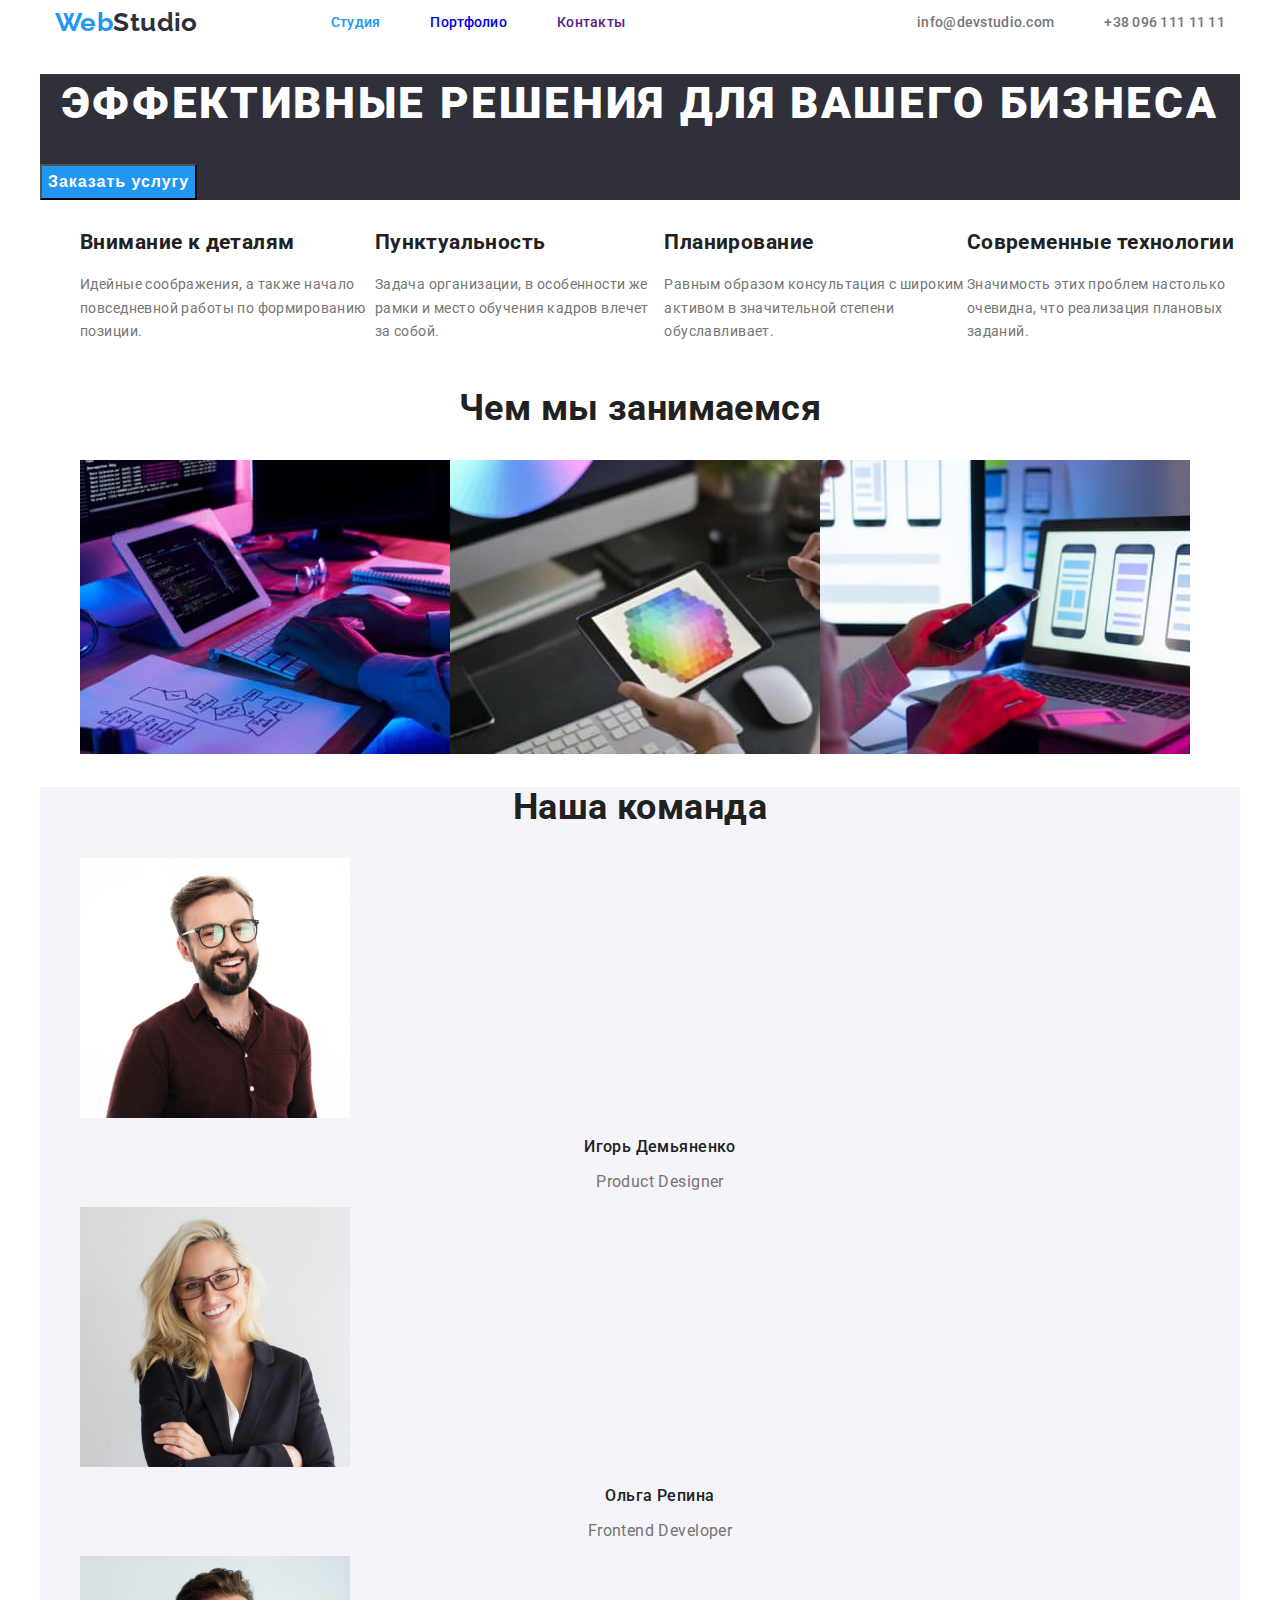
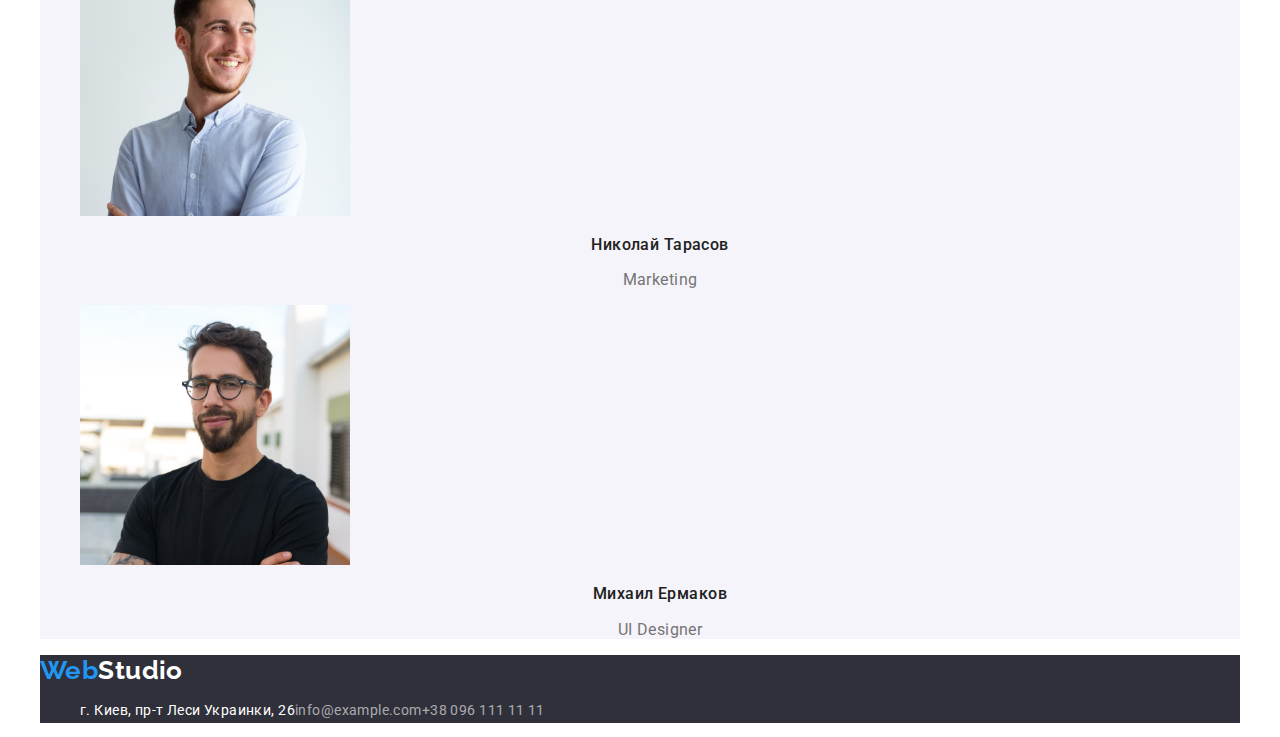
==== index.html @ efa21558 "header" ====
<!DOCTYPE html>
<html lang="ru">
<head>
    <meta charset="UTF-8">
    <meta http-equiv="X-UA-Compatible" content="IE=edge">
    <meta name="viewport" content="width-device-width>, initial-scale=1.0">
    <link rel="modern-normalize" href="https://cdnjs.cloudflare.com/ajax/libs/modern-normalize/1.1.0/modern-normalize.min.css">
    <link rel="stylesheet" href="./css/styles.css">
    <link rel="preconnect" href="https://fonts.googleapis.com">
    <link rel="preconnect" href="https://fonts.gstatic.com" crossorigin>
    <link href="https://fonts.googleapis.com/css2?family=Raleway:wght@700&family=Roboto:wght@400;500;700;900&display=swap" rel="stylesheet">
    <title>Студия</title>
</head>
<body>
    <header>
    <nav class="container-nav">  
    <a class="logo" lang="en" href=""><span class="logo-color">Web</span>Studio</a>
        <ul class="list-style">
           <li class="header"><a class="header-item current" href="./index.html">Студия</a></li>
           <li class="header"><a class="header-item" href="./portfolio.html">Портфолио</a></li>
           <li class="header"><a class="header-item" href="">Контакты</a></li>
       </ul>
     <div class="container-auth">
       <ul class="list-style">
           <li><a class="mail" href="mailto:info@devstudio.com">info@devstudio.com</a></li>
           <li><a class="tel" href="tel:+380961111111">+38 096 111 11 11</a></li>
       </ul>
    </div>  
    </nav>
     </header>
<main>
<section class="heading">
        <h1 class="heading-title"> Эффективные решения для вашего бизнеса</h1>
        <button type="button" class="heading-btn">Заказать услугу</button>
</section>
<section class="work">
    <ul class="list-style">
        <li><h2>Внимание к деталям </h2>
            <p> Идейные соображения, а также начало повседневной работы по формированию позиции.</p>
        </li>
        <li><h2>Пунктуальность</h2>
            <p>Задача организации, в особенности же рамки и место обучения кадров влечет за собой.</p>
        </li>
        <li><h2>Планирование</h2>
            <p>Равным образом консультация с широким активом в значительной степени обуславливает.</p>
        </li>
        <li><h2>Современные технологии</h2>    
            <p>Значимость этих проблем настолько очевидна, что реализация плановых заданий.</p>
        </li>
    </ul>
</section>
<section class="about">
    <h2 class="about-title">Чем мы занимаемся</h2>
<ul class="list-style">
    <li><img src="./images/img1.jpg" alt="чертеж" width="370" height="294"></li>
    <li><img src="./images/img2.jpg" alt="компьютер" width="370" height="294"></li>
    <li><img src="./images/img3.jpg" alt="планшет" width="370" height="294"></li>
</ul>
</section>
<section class="team">
    <h2>Наша команда</h2>
    <ul>
        <li>
            <img src="./images/img1-1.jpg" alt="мужчина" width="270" height="260">
            <h3>Игорь Демьяненко</h3>
            <p>Product Designer</p>
        </li>
        <li>
            <img src="./images/img1-2.jpg" alt="женщина" width="270" height="260">
            <h3>Ольга Репина</h3>
            <p>Frontend Developer</p>
        </li>
        <li>
            <img src="./images/img1-3.jpg" alt="мужчина" width="270" height="260">
            <h3>Николай Тарасов</h3>
            <p>Marketing</p>
        </li>
        <li>
            <img src="./images/img1-4.jpg" alt="мужчина" width="270" height="260">
            <h3>Михаил Ермаков</h3>
            <p>UI Designer</p>
        </li>
    </ul>
</section>
</main>
<footer class="address">
    <a class="logo-button" lang="en" href=""><span class="logo-button-color">Web</span>Studio</a>
    <address>
        <ul class="list-style">
            <li class="address-item"><a class="address-item-text" href="https://goo.gl/maps/72AKyJFaNbQAvg726" target="_blank" 
                rel="noopener nofollow noreferrer" >г. Киев, пр-т Леси Украинки, 26</a></li>
            <li class="address-mail"><a class="address-mail-text" href="mailto:info@example.com" >info@example.com</a></li>
            <li class="address-tel"><a class="address-tel-text" href="tel:+380961111111">+38 096 111 11 11</a></li>
        </ul>
    </address>
</footer>


</body>
</html>
---- css/styles.css ----
html{box-sizing: border-box;}
*,
*::before,
*::after {
  box-sizing: border-box;
}
:root{--primary-text-color:#757575;
    --title-text-color:#212121;
    --accent-color:#2196F3;
    --secondary-color: #FFFFFF;
    --background-color:#2F303A;
    --background-light-color:#F5F4FA;
    --link-color: rgba(255, 255, 255, 0.6);
}
/*.box{outline: 2px solid red;}*/
body{
width: 1200px;
margin: 0 auto;
font-family: 'Roboto', sans-serif;
background:var(--secondary-color);
letter-spacing: 0.03em;
font-size: 14px;
}
ul {list-style: none;}
a,ul {text-decoration: none;}

/*--------Header----------*/
.container-nav{display: flex;
align-items: center;
}
.container-nav{
    margin-left: 0 auto;
    margin-right:0 auto;
    padding-left: 15px;
    padding-right: 15px;
}
.list-style{ display: flex;}

.logo{
    margin-right: 93px;
    font-family: 'Raleway';
    font-weight: 700;
    font-size: 26px;
    line-height: 1.19;
    color:var(--background-color)
}
.logo-color{color: var(--accent-color);}

.header-item.current{color: var(--accent-color);}
.header+.header{margin-left: 50px;}
.header{
    display:block;
    font-weight: 500;
    line-height: 1.14;
    letter-spacing: 0.02em;
    color: var(--title-text-color)}


.header-item:hover,.header-item:focus{
    color: var(--accent-color);
}
.container-auth{display: flex;
margin-left: auto;}
.mail,.tel{
    margin-left: 50px;
    font-weight: 500;
    line-height: 1.14;
    letter-spacing: 0.02em;
    color: var(--primary-text-color); }

.mail:hover,.mail:focus{color:var(--accent-color);}
.tel:hover,.tel:focus{color:var(--accent-color);}
/*-------------Heading------------*/
.heading{background: var(--background-color)}
.heading-title {
font-weight: 900;
font-size: 44px;
line-height: 1.36;
text-align: center;
letter-spacing: 0.06em;
text-transform: uppercase;
color:var(--secondary-color);
}
.heading-btn {
cursor: pointer;
background: var(--accent-color);
font-weight: 700;
font-size: 16px;
line-height: 1.88;
display: flex;
align-items: center;
text-align: center;
letter-spacing: 0.06em;
color:var(--secondary-color);
} 
/*-----------Work-------------*/
  .work h2 {
    font-weight: 700;
    line-height: 1.14;
    color:var(--title-text-color)
  } 
  .work p{
    line-height: 1.71;
    color:var(--primary-text-color);
  }
/*------------About----------*/
.about-title{
font-weight: 700;
font-size: 36px;
line-height: 1.16;
text-align: center;
color:var(--title-text-color)}
/*-------Team----------*/
.team {
background: var(--background-light-color);
}
.team h2{
font-weight: 700;
font-size: 36px;
line-height: 1.16;
text-align: center;
color:var(--title-text-color);
}
.team h3{
font-weight: 500;
font-size: 16px;
line-height: 1.19;
text-align: center;
color:var(--title-text-color);
}
.team p{
font-size: 16px;
line-height: 19px;
text-align: center;
color:var(--primary-text-color);
}
/*-----------Footer---------*/
.logo-button{
    font-family: 'Raleway';
    font-weight: 700;
    font-size: 26px;
    line-height: 1.19;
    color:var(--secondary-color)
}
.logo-button-color{color: var(--accent-color);}
.address{background: var(--background-color);}
.address-item-text{
    font-style: normal;
line-height: 1.71;
color:var(--secondary-color)}
.address-mail-text{
    font-style: normal;
line-height: 1.71;
color: var(--link-color);}
.address-tel-text{
    font-style: normal;
line-height: 1.71;    
color: var(--link-color);}
    /*-------------Portfolio---------*/
    /*------------Menu----------*/
.menu-btn{ 
cursor: pointer;  
width: 128px;
height: 38px;
left: 576px;
top: 174px;
background: var(--background-light-color);
font-weight: 500;
font-size: 16px;
line-height: 1.6;
text-align: center;
color:var(--title-text-color);
}  
.menu-btn:hover, .menu-btn:focus{
    background: var(--accent-color);
}
.pictures h2{
font-weight: 700;
font-size: 18px;
line-height:2;
letter-spacing: 0.06em;
color:var(--title-text-color);    
}
.pictures p{
font-size: 16px;
line-height: 1.88;
color:var(--primary-text-color)
}
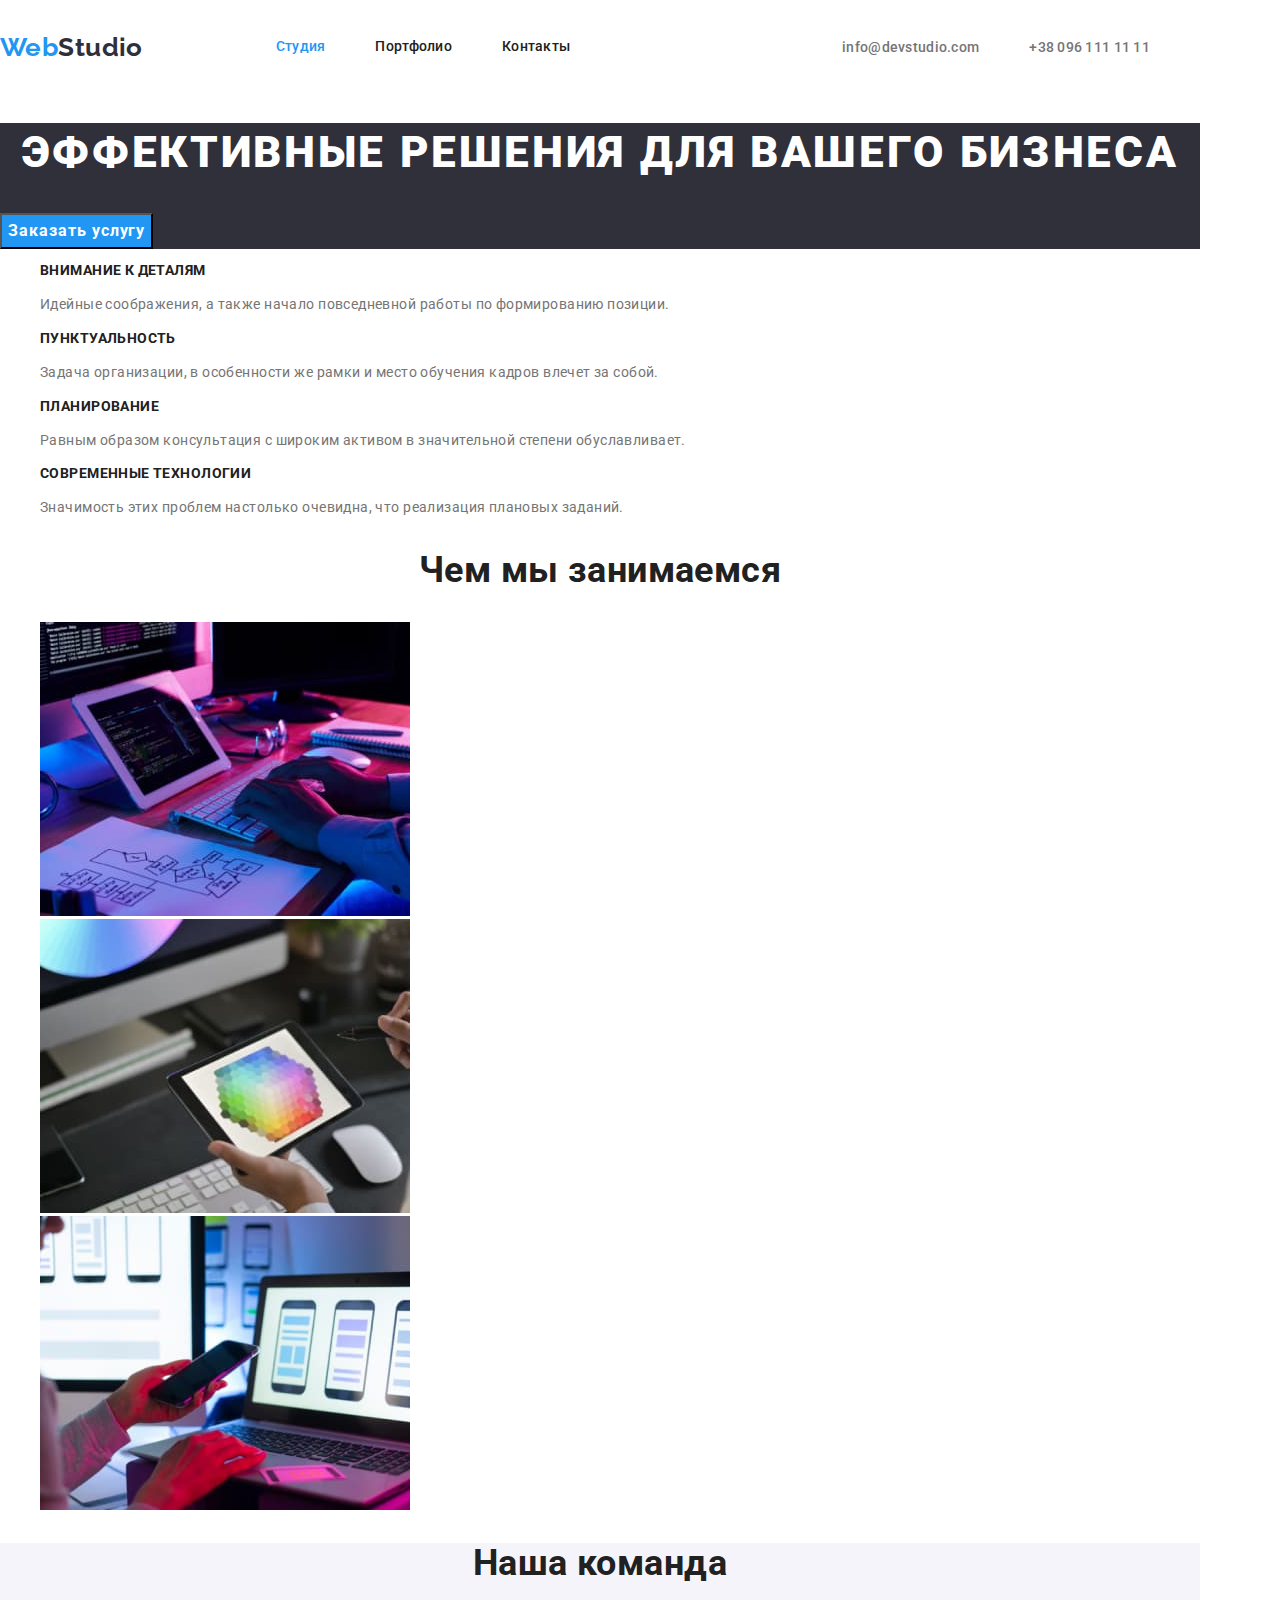
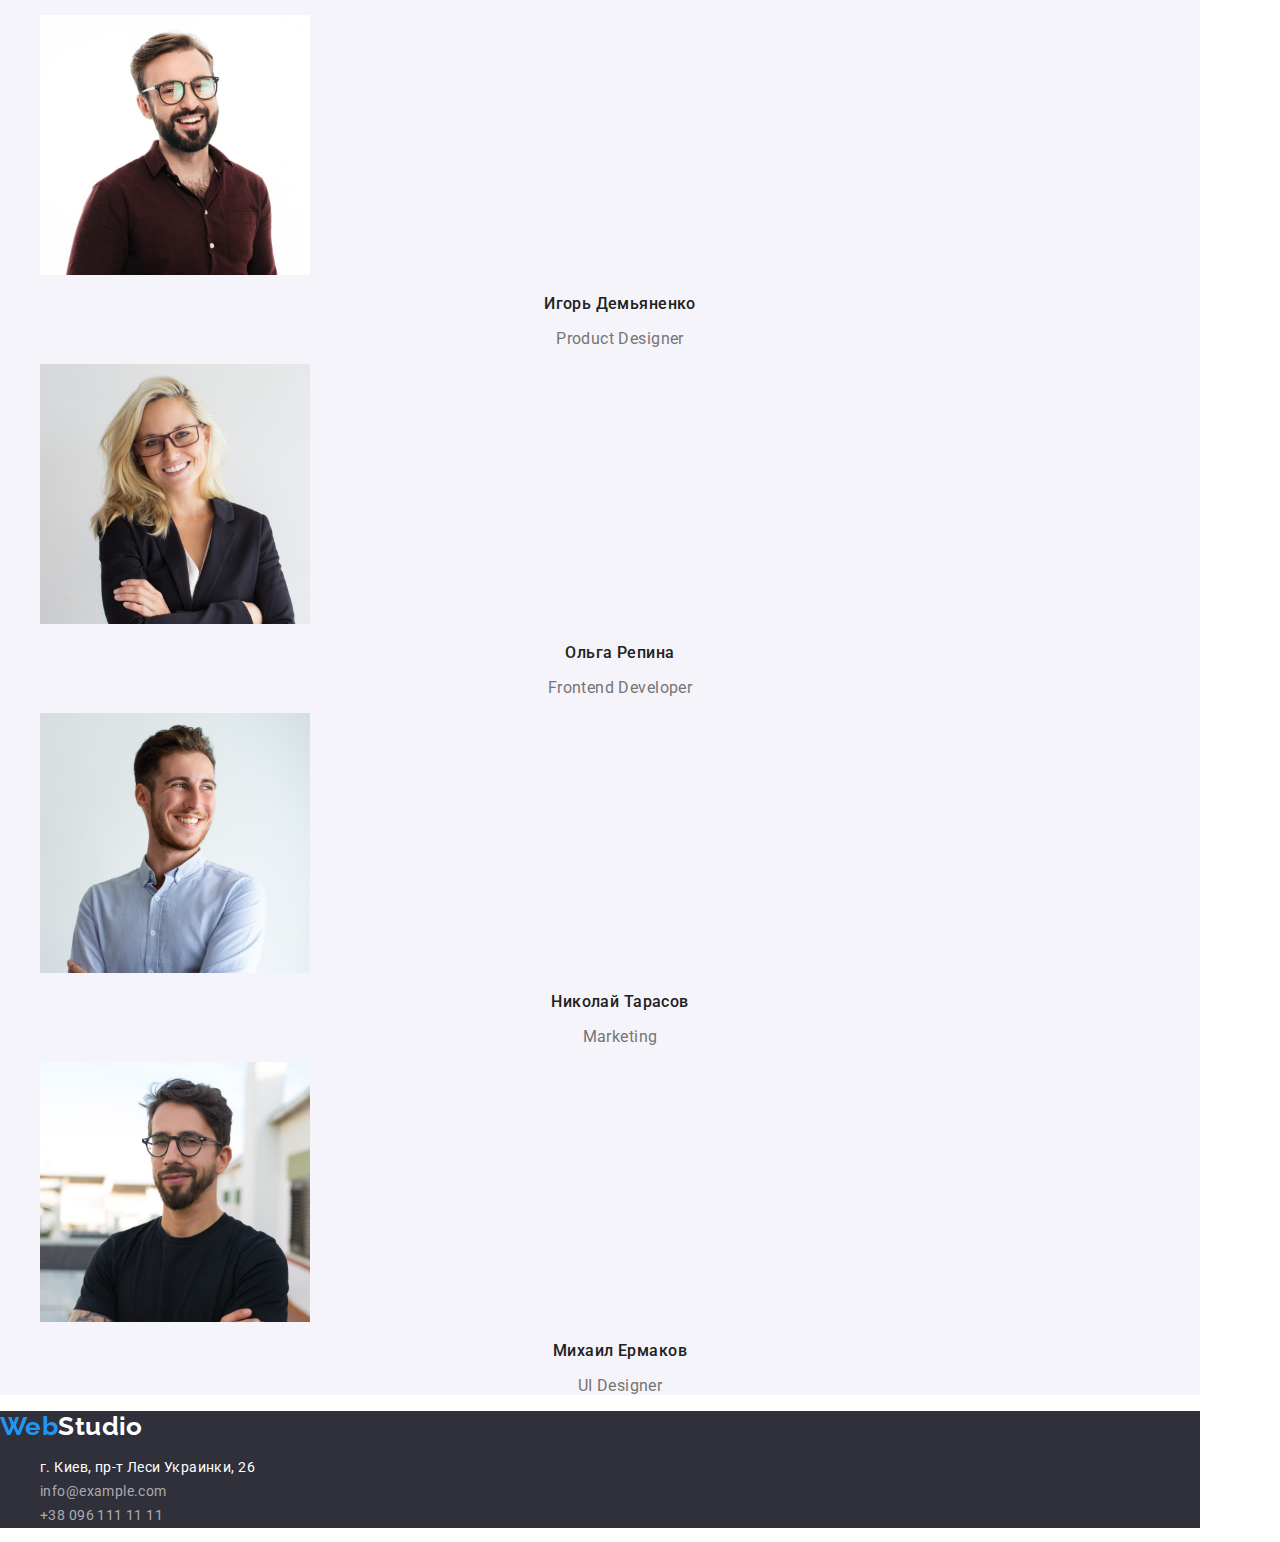
==== commit 559336e3: "step1" ====
--- a/index.html
+++ b/index.html
@@ -4,29 +4,32 @@
     <meta charset="UTF-8">
     <meta http-equiv="X-UA-Compatible" content="IE=edge">
     <meta name="viewport" content="width-device-width>, initial-scale=1.0">
-    <link rel="modern-normalize" href="https://cdnjs.cloudflare.com/ajax/libs/modern-normalize/1.1.0/modern-normalize.min.css">
-    <link rel="stylesheet" href="./css/styles.css">
+     
+    <title>Студия</title>
     <link rel="preconnect" href="https://fonts.googleapis.com">
     <link rel="preconnect" href="https://fonts.gstatic.com" crossorigin>
     <link href="https://fonts.googleapis.com/css2?family=Raleway:wght@700&family=Roboto:wght@400;500;700;900&display=swap" rel="stylesheet">
-    <title>Студия</title>
+    <link rel="stylesheet" href="https://cdnjs.cloudflare.com/ajax/libs/modern-normalize/1.1.0/modern-normalize.min.css">
+    <link rel="stylesheet" href="./css/styles.css">
 </head>
 <body>
     <header>
+        <div class="container">
     <nav class="container-nav">  
     <a class="logo" lang="en" href=""><span class="logo-color">Web</span>Studio</a>
-        <ul class="list-style">
+        <ul class="list-style-nav">
            <li class="header"><a class="header-item current" href="./index.html">Студия</a></li>
            <li class="header"><a class="header-item" href="./portfolio.html">Портфолио</a></li>
            <li class="header"><a class="header-item" href="">Контакты</a></li>
        </ul>
-     <div class="container-auth">
-       <ul class="list-style">
+    </nav>
+     
+       <ul class="list-style-auth">
            <li><a class="mail" href="mailto:info@devstudio.com">info@devstudio.com</a></li>
            <li><a class="tel" href="tel:+380961111111">+38 096 111 11 11</a></li>
        </ul>
     </div>  
-    </nav>
+    
      </header>
 <main>
 <section class="heading">
@@ -94,8 +97,6 @@
         </ul>
     </address>
 </footer>
-
-
 </body>
 </html>
 
--- a/css/styles.css
+++ b/css/styles.css
@@ -2,8 +2,8 @@
 *,
 *::before,
 *::after {
-  box-sizing: border-box;
-}
+  box-sizing: inherit;}
+
 :root{--primary-text-color:#757575;
     --title-text-color:#212121;
     --accent-color:#2196F3;
@@ -12,30 +12,20 @@
     --background-light-color:#F5F4FA;
     --link-color: rgba(255, 255, 255, 0.6);
 }
-/*.box{outline: 2px solid red;}*/
 body{
-width: 1200px;
-margin: 0 auto;
 font-family: 'Roboto', sans-serif;
 background:var(--secondary-color);
 letter-spacing: 0.03em;
 font-size: 14px;
+width: 1200px;
 }
 ul {list-style: none;}
 a,ul {text-decoration: none;}
 
 /*--------Header----------*/
-.container-nav{display: flex;
-align-items: center;
-}
-.container-nav{
-    margin-left: 0 auto;
-    margin-right:0 auto;
-    padding-left: 15px;
-    padding-right: 15px;
-}
-.list-style{ display: flex;}
-
+.container{display: flex;
+    align-items: center;
+}
 .logo{
     margin-right: 93px;
     font-family: 'Raleway';
@@ -45,29 +35,47 @@
     color:var(--background-color)
 }
 .logo-color{color: var(--accent-color);}
+/*-------Flex-------*/
+
+.container-nav{display: flex;
+    align-items: center;}
+.list-style-nav{display: flex;}
+/*.header-item:last-child
+{margin-right: 0;}*/
+/*.header-item /*:not(:last-child)???????
+{margin-right: 50px;}*/
+
 
 .header-item.current{color: var(--accent-color);}
-.header+.header{margin-left: 50px;}
-.header{
-    display:block;
+.header-item{
+    display: block;
+    margin-right: 50px;
+    padding-top: 25px;
+    padding-bottom: 25px;
+
     font-weight: 500;
     line-height: 1.14;
     letter-spacing: 0.02em;
-    color: var(--title-text-color)}
-
-
+    color:var(--title-text-color); }
 .header-item:hover,.header-item:focus{
-    color: var(--accent-color);
-}
-.container-auth{display: flex;
-margin-left: auto;}
-.mail,.tel{
-    margin-left: 50px;
+        color: var(--accent-color);
+}
+/*.container-auth{display: flex;}*/
+
+.list-style-auth{display: flex;
+    margin-left: auto;
+}
+
+.mail,.tel{   
+    margin-right:50px;
+    align-items: center;
+    justify-content: space-around;
+    
+
     font-weight: 500;
     line-height: 1.14;
     letter-spacing: 0.02em;
     color: var(--primary-text-color); }
-
 .mail:hover,.mail:focus{color:var(--accent-color);}
 .tel:hover,.tel:focus{color:var(--accent-color);}
 /*-------------Heading------------*/
@@ -97,9 +105,11 @@
   .work h2 {
     font-weight: 700;
     line-height: 1.14;
-    color:var(--title-text-color)
+    font-size: 14px;
+    text-transform: uppercase;
+    color:var(--title-text-color);
   } 
-  .work p{
+    .work p{
     line-height: 1.71;
     color:var(--primary-text-color);
   }
@@ -173,6 +183,7 @@
 }  
 .menu-btn:hover, .menu-btn:focus{
     background: var(--accent-color);
+    color: var(--secondary-color);
 }
 .pictures h2{
 font-weight: 700;
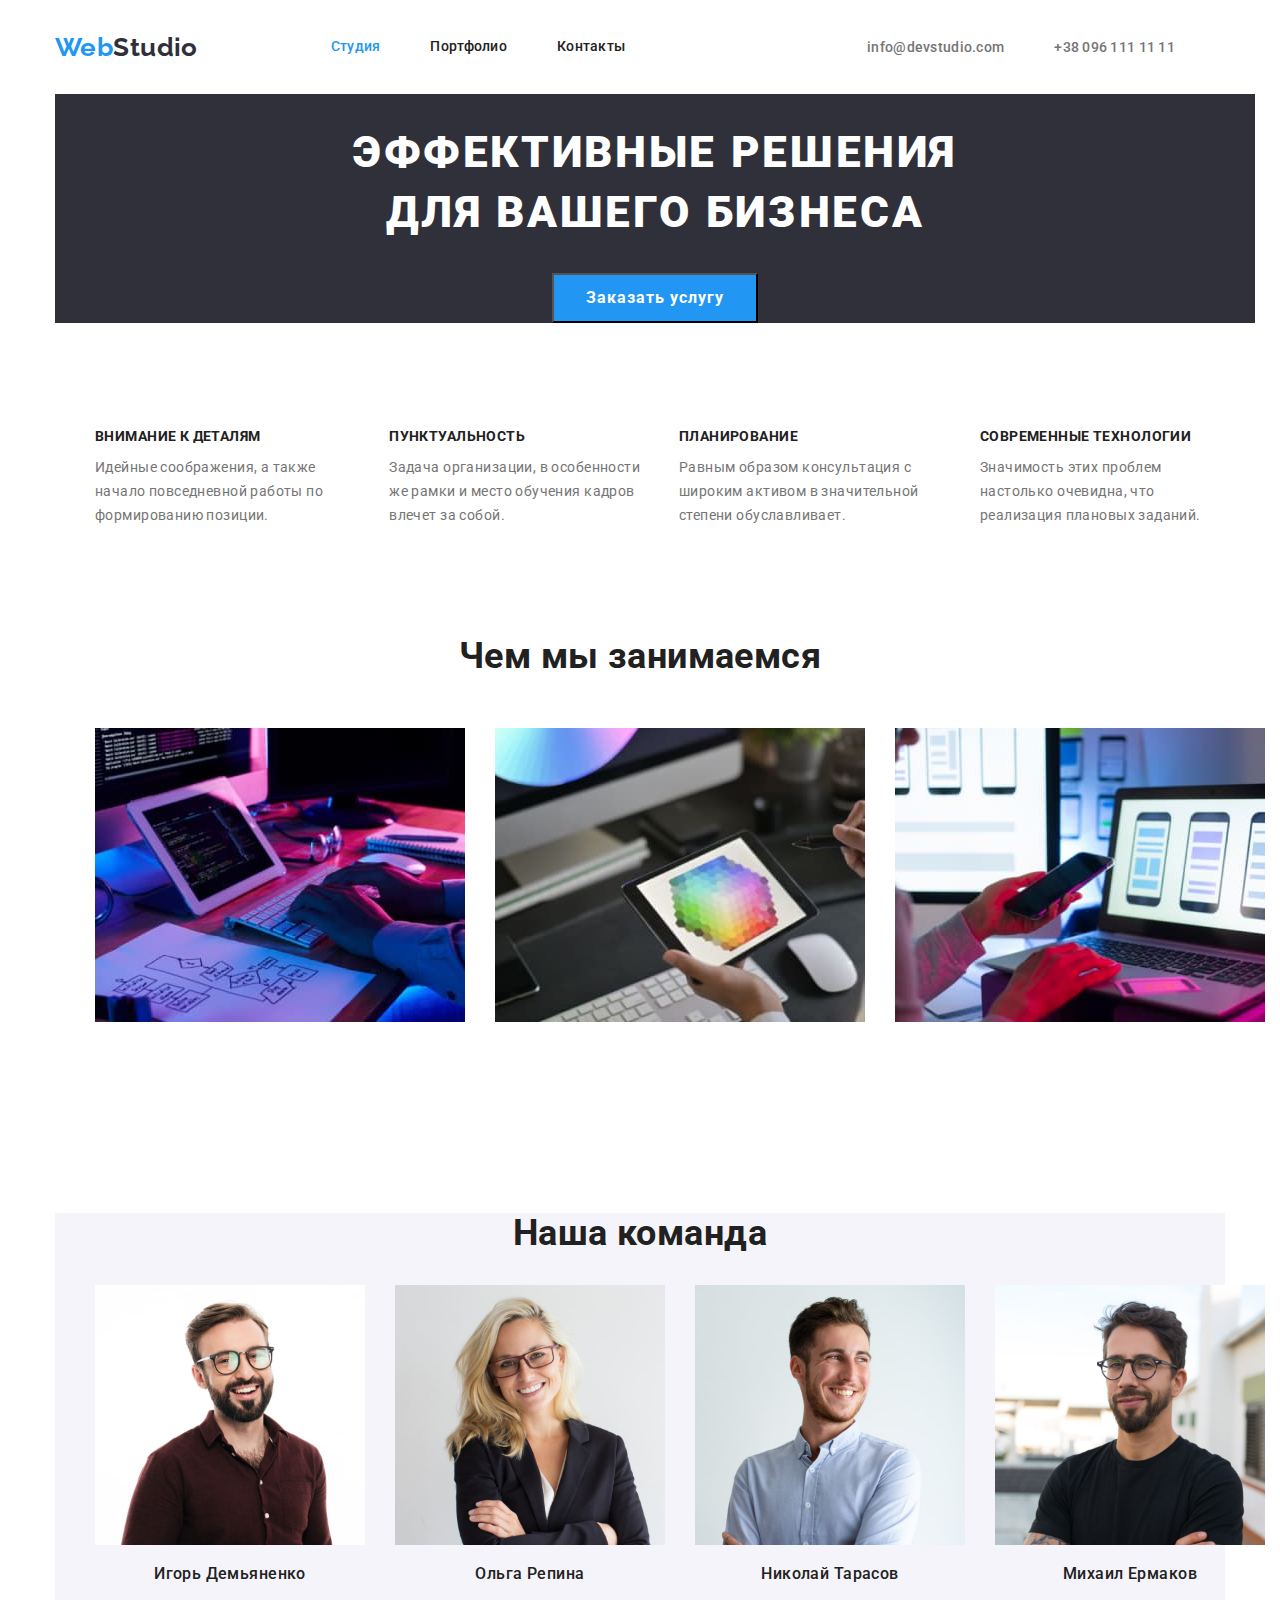
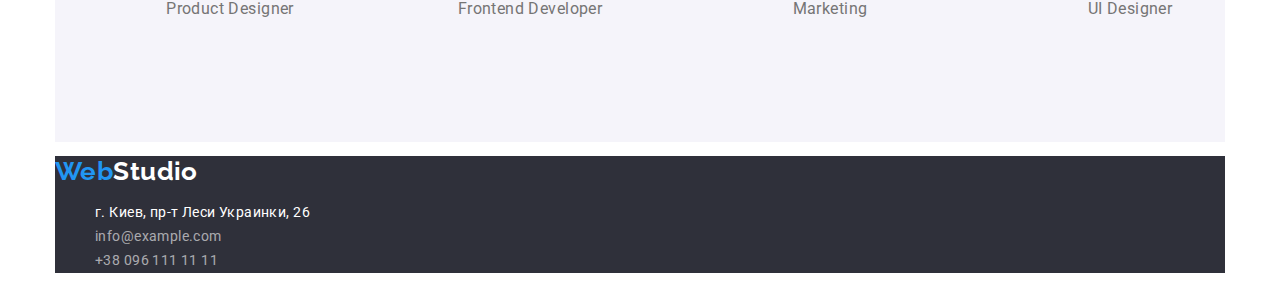
==== commit 7748bfc9: "step2" ====
--- a/index.html
+++ b/index.html
@@ -37,7 +37,8 @@
         <button type="button" class="heading-btn">Заказать услугу</button>
 </section>
 <section class="work">
-    <ul class="list-style">
+    
+    <ul class="list-style-work">
         <li><h2>Внимание к деталям </h2>
             <p> Идейные соображения, а также начало повседневной работы по формированию позиции.</p>
         </li>
@@ -51,6 +52,7 @@
             <p>Значимость этих проблем настолько очевидна, что реализация плановых заданий.</p>
         </li>
     </ul>
+
 </section>
 <section class="about">
     <h2 class="about-title">Чем мы занимаемся</h2>
--- a/css/styles.css
+++ b/css/styles.css
@@ -13,11 +13,16 @@
     --link-color: rgba(255, 255, 255, 0.6);
 }
 body{
+width: 1200px;
+padding-left: 15px;
+padding-right: 15px;
+margin-left: auto;
+margin-right: auto;
 font-family: 'Roboto', sans-serif;
 background:var(--secondary-color);
 letter-spacing: 0.03em;
 font-size: 14px;
-width: 1200px;
+
 }
 ul {list-style: none;}
 a,ul {text-decoration: none;}
@@ -80,16 +85,35 @@
 .tel:hover,.tel:focus{color:var(--accent-color);}
 /*-------------Heading------------*/
 .heading{background: var(--background-color)}
+.heading{display: inline-block;
+    text-align: center;
+    width: 1200px;
+    }
 .heading-title {
+display: inline-block;
+text-align: center;
+width: 696px;
+height: 120px;
+
 font-weight: 900;
 font-size: 44px;
 line-height: 1.36;
-text-align: center;
+
 letter-spacing: 0.06em;
 text-transform: uppercase;
 color:var(--secondary-color);
 }
 .heading-btn {
+/**margin-top: 30px;*/
+/*padding-bottom: 200px;*/
+margin: auto;
+display: inline-block;
+text-align: center;
+padding: 10px 32px;
+min-width: 200px;
+height: 50px;
+
+
 cursor: pointer;
 background: var(--accent-color);
 font-weight: 700;
@@ -102,6 +126,14 @@
 color:var(--secondary-color);
 } 
 /*-----------Work-------------*/
+
+.list-style-work{
+    display: flex;
+    margin-top: 94px;
+    margin-bottom: 94px;
+}
+.list-style-work li:not(:last-child)
+{margin-right: 30px;}
   .work h2 {
     font-weight: 700;
     line-height: 1.14;
@@ -110,21 +142,30 @@
     color:var(--title-text-color);
   } 
     .work p{
+    margin-top: 12px;
     line-height: 1.71;
     color:var(--primary-text-color);
   }
 /*------------About----------*/
+.about ul{display: flex;}
+.about li:not(:last-child)
+{margin-right: 30px;}
 .about-title{
+margin-bottom: 50px;
 font-weight: 700;
 font-size: 36px;
 line-height: 1.16;
 text-align: center;
 color:var(--title-text-color)}
 /*-------Team----------*/
+.team ul{display: flex;}
+.team li:not(:last-child)
+{margin-right: 30px;}
 .team {
 background: var(--background-light-color);
 }
 .team h2{
+margin-top: 188px;
 font-weight: 700;
 font-size: 36px;
 line-height: 1.16;
@@ -139,13 +180,16 @@
 color:var(--title-text-color);
 }
 .team p{
+margin-bottom: 124px;
 font-size: 16px;
 line-height: 19px;
 text-align: center;
 color:var(--primary-text-color);
 }
 /*-----------Footer---------*/
+
 .logo-button{
+    
     font-family: 'Raleway';
     font-weight: 700;
     font-size: 26px;
@@ -167,25 +211,67 @@
 line-height: 1.71;    
 color: var(--link-color);}
     /*-------------Portfolio---------*/
+    .portfolio{
+        width: 1200px;
+        padding-left: 15px;
+        padding-right: 15px;
+        margin-left: auto;
+        margin-right: auto;
+    }
     /*------------Menu----------*/
-.menu-btn{ 
+.container-meny{display: block;
+    text-align: center;
+}
+.menu-button{display: flex;
+flex-wrap: wrap;
+justify-content: center;
+margin-top: 94px;
+margin-bottom: 50px;
+
+margin-left: auto;
+}
+
+.menu-button li:not(:last-child)
+{margin-right: 30px;}
+.menu-btn{  
+display: inline-block; 
+border-radius: 6px;
+padding: 6px 22px;
+text-align: center;
+max-width: 145px;
 cursor: pointer;  
-width: 128px;
-height: 38px;
-left: 576px;
-top: 174px;
+
 background: var(--background-light-color);
 font-weight: 500;
 font-size: 16px;
 line-height: 1.6;
-text-align: center;
 color:var(--title-text-color);
 }  
 .menu-btn:hover, .menu-btn:focus{
     background: var(--accent-color);
     color: var(--secondary-color);
 }
+.pictures{display: flex;
+    flex-wrap: wrap;
+    flex-basis: calc((100%-90px)/3);}
+.pictures li{
+flex-basis: calc((100%-90px)/3);
+flex-wrap: wrap;
+display:inline-block;
+width: 370px;
+height: 404px;
+margin-bottom: 30px;
+/*margin-right: 30px;*/
+}
+
+.pictures li:nth-child(3n)
+{margin-right: 0;}
+.pictures li:nth-last-child(-n+3) 
+{margin-bottom: 0;}
+.pictures li:not(:nth-child(3n))
+{margin-right: 30px;}
 .pictures h2{
+  
 font-weight: 700;
 font-size: 18px;
 line-height:2;
@@ -193,8 +279,10 @@
 color:var(--title-text-color);    
 }
 .pictures p{
+
 font-size: 16px;
 line-height: 1.88;
 color:var(--primary-text-color)
 }
 
+
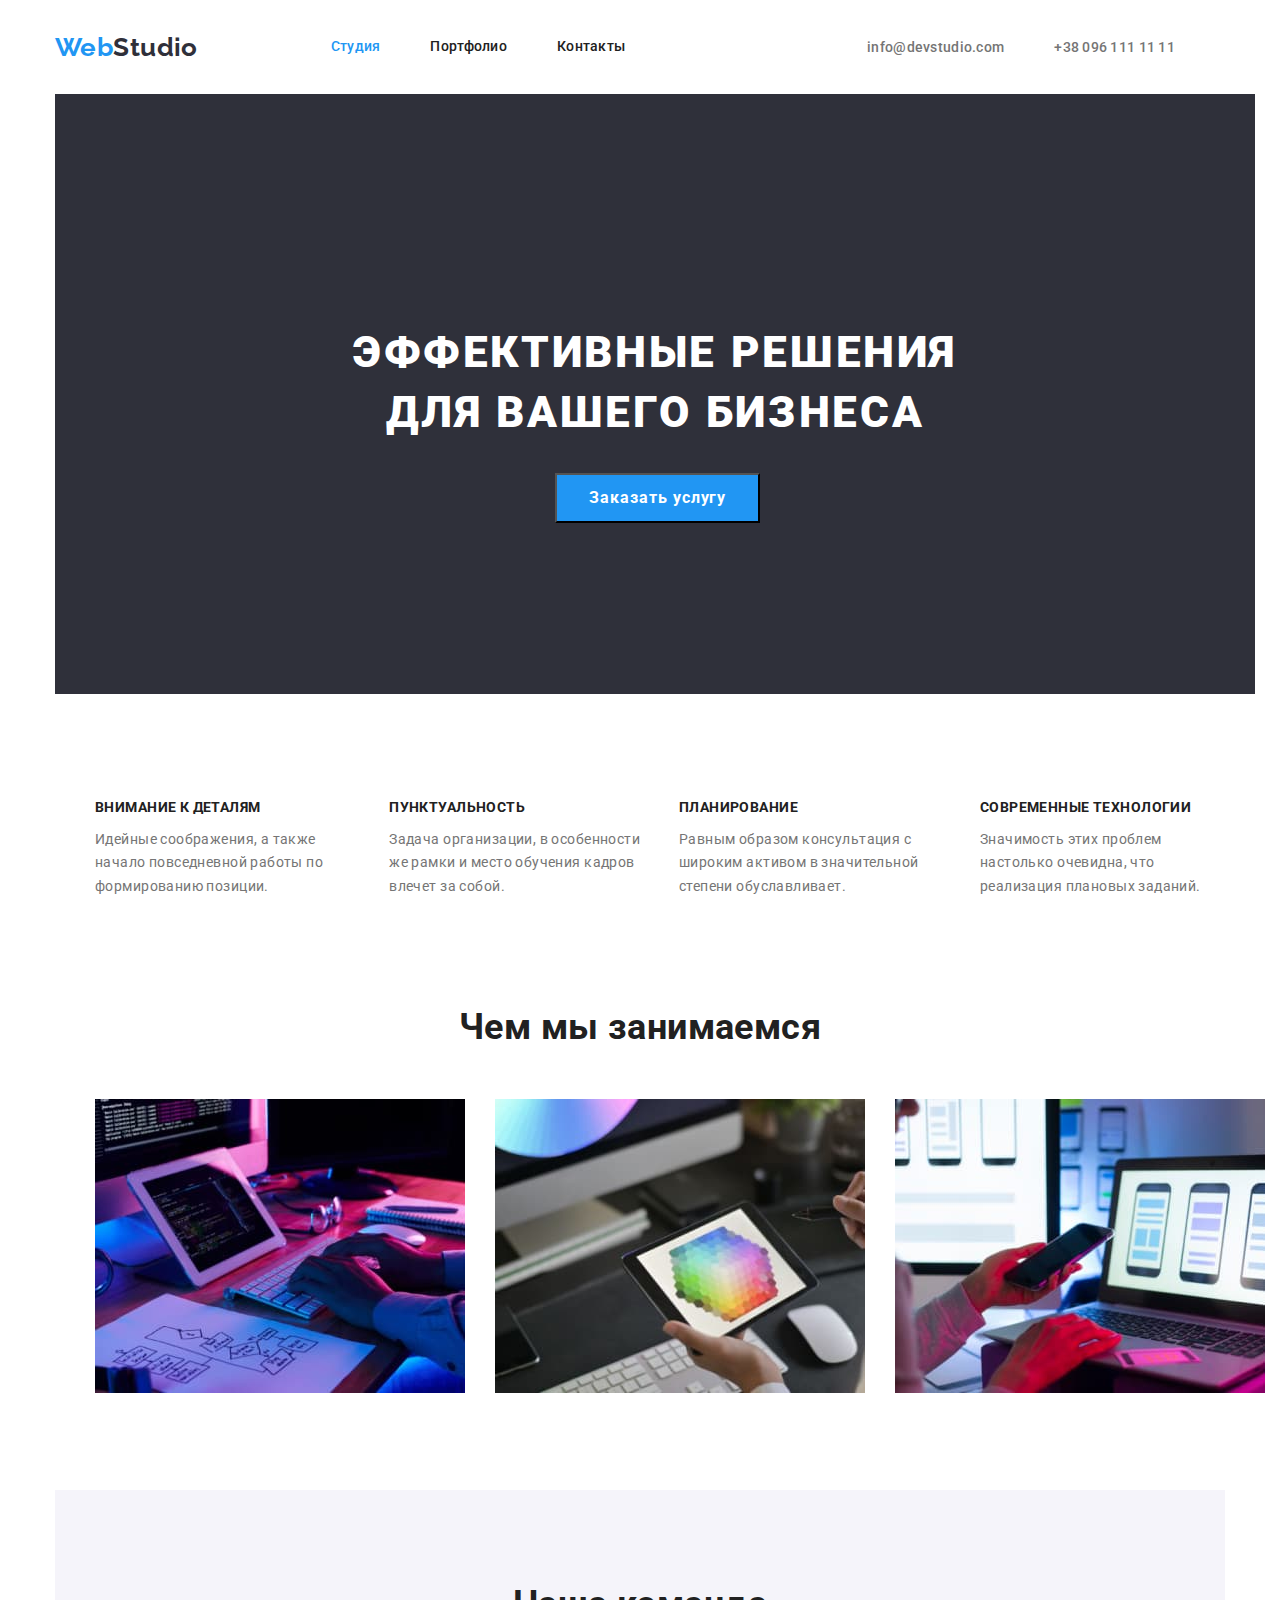
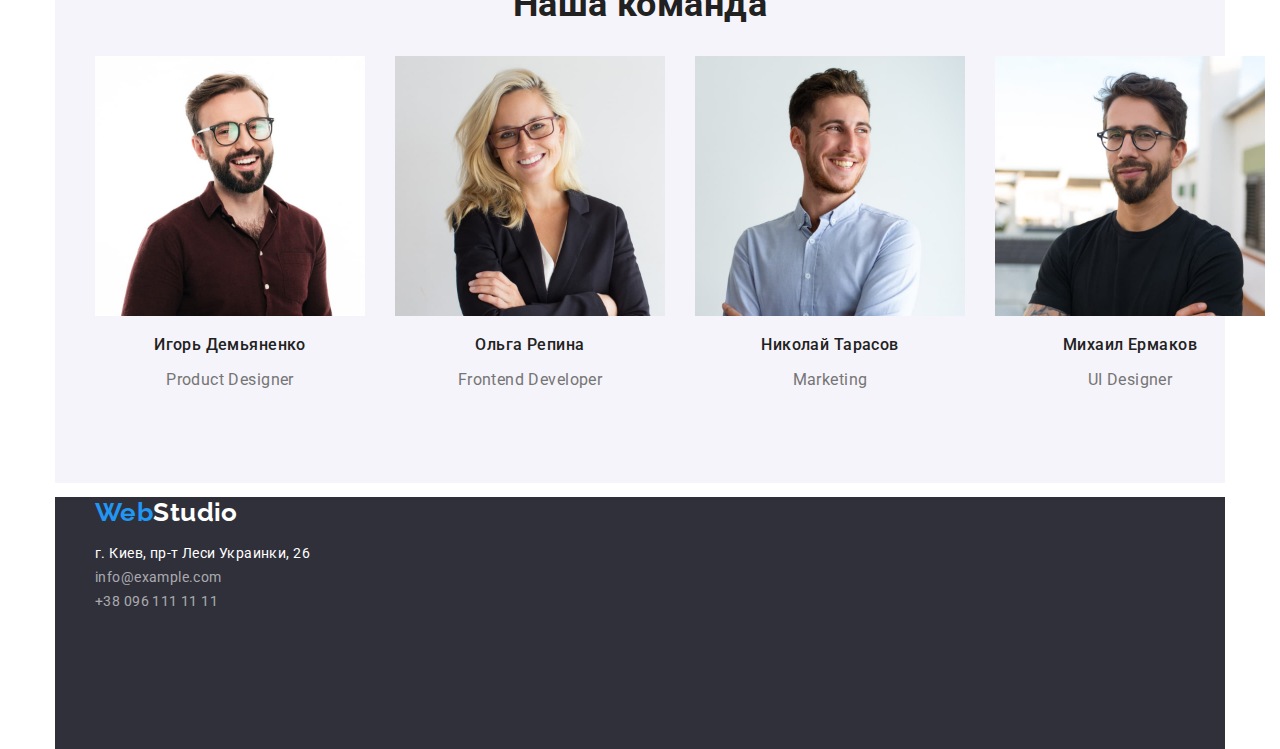
==== commit 519c9a16: "step3" ====
--- a/index.html
+++ b/index.html
@@ -33,8 +33,10 @@
      </header>
 <main>
 <section class="heading">
+    <div class="container-heading">
         <h1 class="heading-title"> Эффективные решения для вашего бизнеса</h1>
         <button type="button" class="heading-btn">Заказать услугу</button>
+    </div>
 </section>
 <section class="work">
     
@@ -89,6 +91,7 @@
 </section>
 </main>
 <footer class="address">
+    
     <a class="logo-button" lang="en" href=""><span class="logo-button-color">Web</span>Studio</a>
     <address>
         <ul class="list-style">
@@ -97,7 +100,9 @@
             <li class="address-mail"><a class="address-mail-text" href="mailto:info@example.com" >info@example.com</a></li>
             <li class="address-tel"><a class="address-tel-text" href="tel:+380961111111">+38 096 111 11 11</a></li>
         </ul>
+    
     </address>
+    
 </footer>
 </body>
 </html>
--- a/css/styles.css
+++ b/css/styles.css
@@ -84,10 +84,15 @@
 .mail:hover,.mail:focus{color:var(--accent-color);}
 .tel:hover,.tel:focus{color:var(--accent-color);}
 /*-------------Heading------------*/
+.container-heading{
+    padding-top: 200px;
+    padding-bottom: 200px;
+}
 .heading{background: var(--background-color)}
 .heading{display: inline-block;
     text-align: center;
     width: 1200px;
+    height: 600px;
     }
 .heading-title {
 display: inline-block;
@@ -95,6 +100,7 @@
 width: 696px;
 height: 120px;
 
+
 font-weight: 900;
 font-size: 44px;
 line-height: 1.36;
@@ -104,9 +110,8 @@
 color:var(--secondary-color);
 }
 .heading-btn {
-/**margin-top: 30px;*/
-/*padding-bottom: 200px;*/
-margin: auto;
+/*margin-top: 30px;*/
+margin-left: 500px;
 display: inline-block;
 text-align: center;
 padding: 10px 32px;
@@ -162,10 +167,11 @@
 .team li:not(:last-child)
 {margin-right: 30px;}
 .team {
+margin-top: 94px;
 background: var(--background-light-color);
 }
 .team h2{
-margin-top: 188px;
+padding-top: 94px;
 font-weight: 700;
 font-size: 36px;
 line-height: 1.16;
@@ -180,7 +186,7 @@
 color:var(--title-text-color);
 }
 .team p{
-margin-bottom: 124px;
+margin-bottom: 94px;
 font-size: 16px;
 line-height: 19px;
 text-align: center;
@@ -189,7 +195,9 @@
 /*-----------Footer---------*/
 
 .logo-button{
-    
+    margin-left: 40px;
+    padding-top: 60px;
+    padding-bottom: 20px;
     font-family: 'Raleway';
     font-weight: 700;
     font-size: 26px;
@@ -197,7 +205,8 @@
     color:var(--secondary-color)
 }
 .logo-button-color{color: var(--accent-color);}
-.address{background: var(--background-color);}
+.address{background: var(--background-color);
+    height: 252px;}
 .address-item-text{
     font-style: normal;
 line-height: 1.71;
@@ -207,7 +216,7 @@
 line-height: 1.71;
 color: var(--link-color);}
 .address-tel-text{
-    font-style: normal;
+font-style: normal;
 line-height: 1.71;    
 color: var(--link-color);}
     /*-------------Portfolio---------*/
@@ -221,6 +230,8 @@
     /*------------Menu----------*/
 .container-meny{display: block;
     text-align: center;
+    border-top-style:solid;
+    border-color: #757575;
 }
 .menu-button{display: flex;
 flex-wrap: wrap;
@@ -236,6 +247,7 @@
 .menu-btn{  
 display: inline-block; 
 border-radius: 6px;
+border-style: none;
 padding: 6px 22px;
 text-align: center;
 max-width: 145px;
@@ -251,9 +263,11 @@
     background: var(--accent-color);
     color: var(--secondary-color);
 }
-.pictures{display: flex;
+.pictures{
+    padding-bottom: 94px;
+    display: flex;
     flex-wrap: wrap;
-    flex-basis: calc((100%-90px)/3);}
+    flex-basis: calc((100%-90px)/3);}/***не поняла куда ставить**/
 .pictures li{
 flex-basis: calc((100%-90px)/3);
 flex-wrap: wrap;
@@ -279,7 +293,6 @@
 color:var(--title-text-color);    
 }
 .pictures p{
-
 font-size: 16px;
 line-height: 1.88;
 color:var(--primary-text-color)
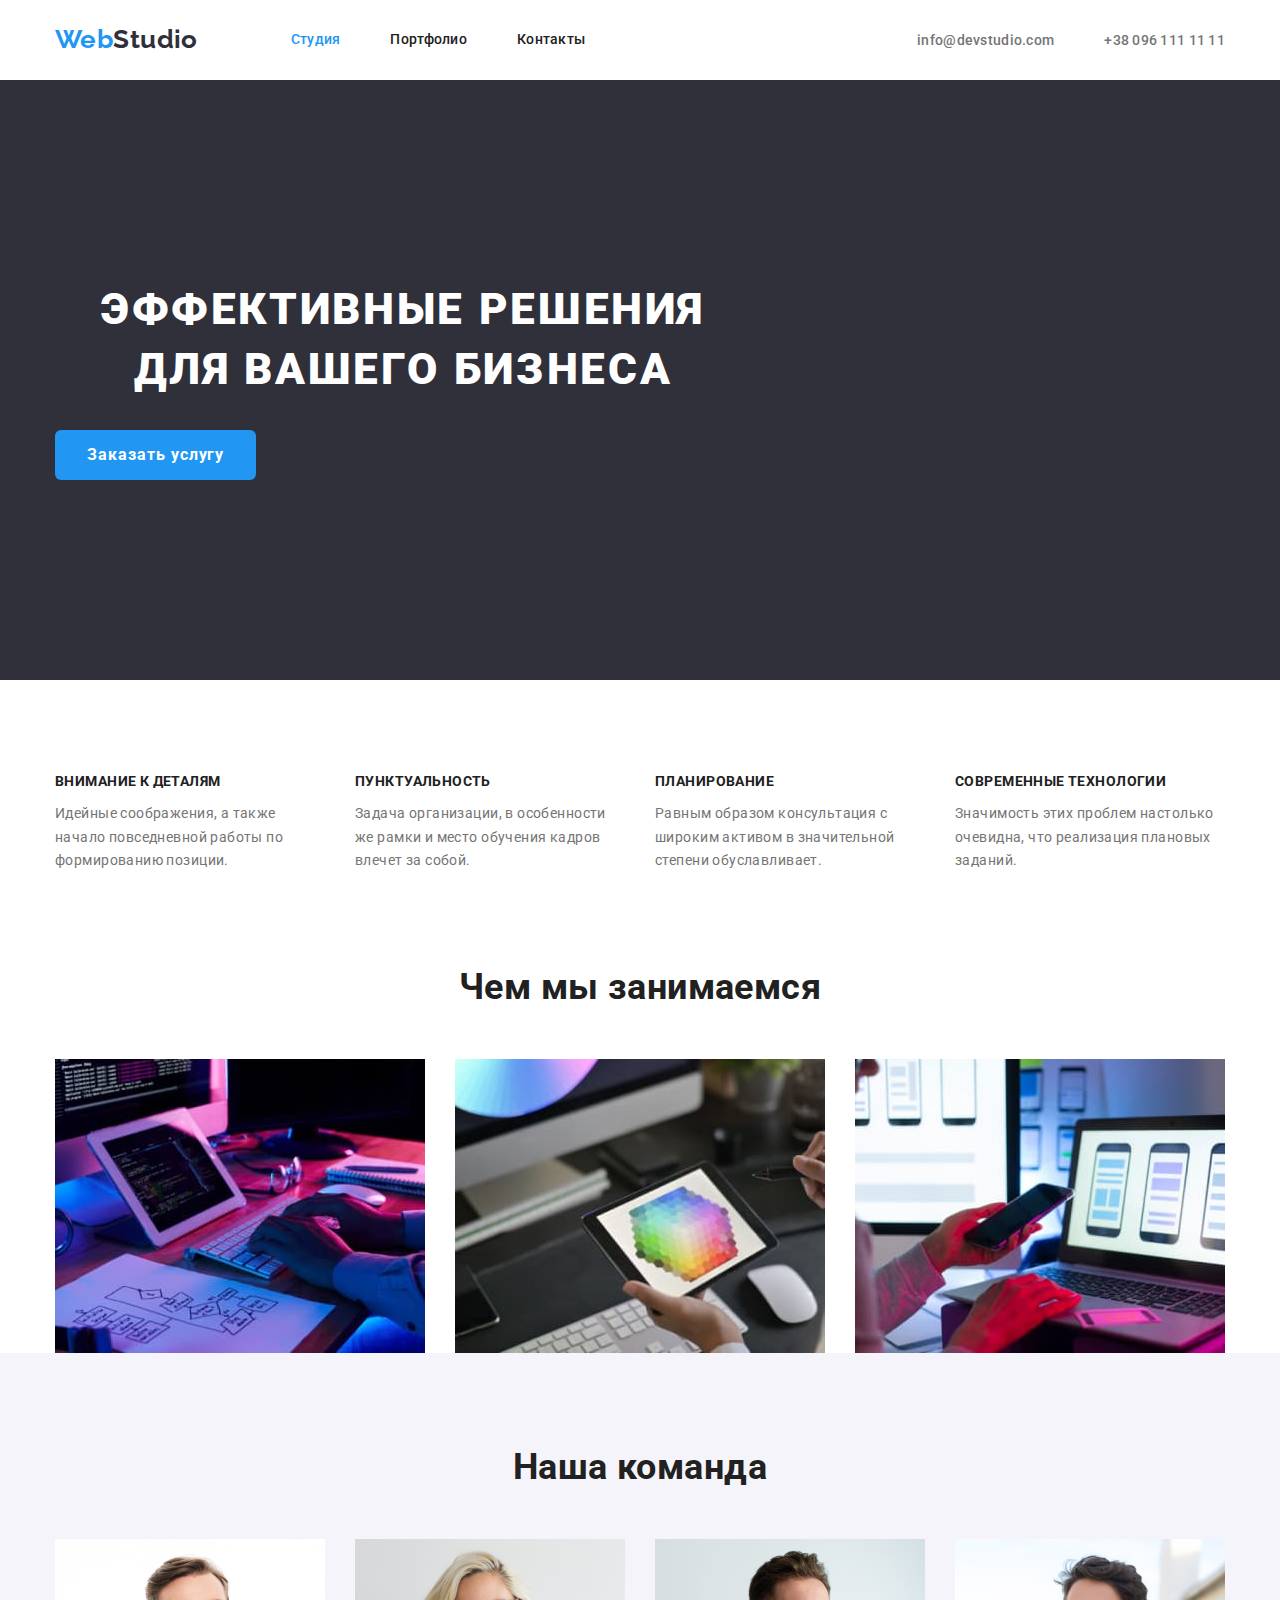
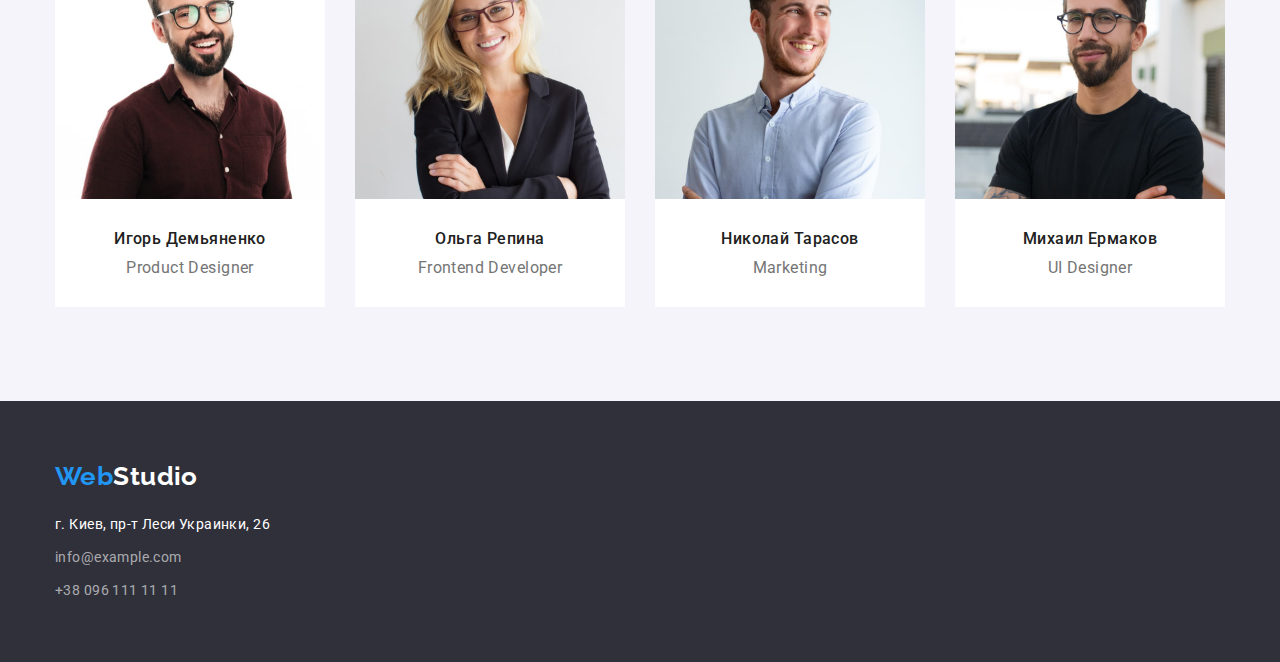
==== commit c67253e9: "step6" ====
--- a/index.html
+++ b/index.html
@@ -33,13 +33,15 @@
      </header>
 <main>
 <section class="heading">
-    <div class="container-heading">
+    <div class="container">
+        <div class="flex">
         <h1 class="heading-title"> Эффективные решения для вашего бизнеса</h1>
         <button type="button" class="heading-btn">Заказать услугу</button>
     </div>
+    </div>
 </section>
 <section class="work">
-    
+    <div class="container">
     <ul class="list-style-work">
         <li><h2>Внимание к деталям </h2>
             <p> Идейные соображения, а также начало повседневной работы по формированию позиции.</p>
@@ -54,55 +56,69 @@
             <p>Значимость этих проблем настолько очевидна, что реализация плановых заданий.</p>
         </li>
     </ul>
+</div>
 
 </section>
 <section class="about">
-    <h2 class="about-title">Чем мы занимаемся</h2>
+        <h2 class="about-title">Чем мы занимаемся</h2>
+        <div class="container">
 <ul class="list-style">
     <li><img src="./images/img1.jpg" alt="чертеж" width="370" height="294"></li>
     <li><img src="./images/img2.jpg" alt="компьютер" width="370" height="294"></li>
     <li><img src="./images/img3.jpg" alt="планшет" width="370" height="294"></li>
 </ul>
+</div>
 </section>
 <section class="team">
-    <h2>Наша команда</h2>
+        <h2>Наша команда</h2>
+        <div class="container">
     <ul>
         <li>
+            <div class="card-name">
             <img src="./images/img1-1.jpg" alt="мужчина" width="270" height="260">
             <h3>Игорь Демьяненко</h3>
             <p>Product Designer</p>
+            </div>
         </li>
         <li>
+            <div class="card-name">
             <img src="./images/img1-2.jpg" alt="женщина" width="270" height="260">
             <h3>Ольга Репина</h3>
             <p>Frontend Developer</p>
+            </div>
         </li>
         <li>
+            <div class="card-name">
             <img src="./images/img1-3.jpg" alt="мужчина" width="270" height="260">
             <h3>Николай Тарасов</h3>
             <p>Marketing</p>
+            </div>
         </li>
         <li>
+            <div class="card-name">
             <img src="./images/img1-4.jpg" alt="мужчина" width="270" height="260">
             <h3>Михаил Ермаков</h3>
             <p>UI Designer</p>
+            </div>
         </li>
     </ul>
+</div>
 </section>
 </main>
 <footer class="address">
-    
+    <div class="container">
+        <div class="flex">
     <a class="logo-button" lang="en" href=""><span class="logo-button-color">Web</span>Studio</a>
-    <address>
+     <address>
         <ul class="list-style">
             <li class="address-item"><a class="address-item-text" href="https://goo.gl/maps/72AKyJFaNbQAvg726" target="_blank" 
                 rel="noopener nofollow noreferrer" >г. Киев, пр-т Леси Украинки, 26</a></li>
             <li class="address-mail"><a class="address-mail-text" href="mailto:info@example.com" >info@example.com</a></li>
             <li class="address-tel"><a class="address-tel-text" href="tel:+380961111111">+38 096 111 11 11</a></li>
         </ul>
-    
-    </address>
-    
+        </address>
+    </div>
+</div>
 </footer>
 </body>
 </html>
--- a/css/styles.css
+++ b/css/styles.css
@@ -13,25 +13,31 @@
     --link-color: rgba(255, 255, 255, 0.6);
 }
 body{
-width: 1200px;
+font-family: 'Roboto', sans-serif;
+background:var(--secondary-color);
+letter-spacing: 0.03em;
+font-size: 14px;
+
+}
+ul {list-style: none;}
+a,ul {
+text-decoration: none;
+padding: 0;
+margin: 0;}
+
+/*--------Header----------*/
+.container{
+    display: flex;
+    align-items: center;
+    width: 1200px;
 padding-left: 15px;
 padding-right: 15px;
 margin-left: auto;
 margin-right: auto;
-font-family: 'Roboto', sans-serif;
-background:var(--secondary-color);
-letter-spacing: 0.03em;
-font-size: 14px;
-
-}
-ul {list-style: none;}
-a,ul {text-decoration: none;}
-
-/*--------Header----------*/
-.container{display: flex;
-    align-items: center;
 }
 .logo{
+    padding-top: 24px;
+    padding-bottom: 25px;
     margin-right: 93px;
     font-family: 'Raleway';
     font-weight: 700;
@@ -42,21 +48,22 @@
 .logo-color{color: var(--accent-color);}
 /*-------Flex-------*/
 
-.container-nav{display: flex;
-    align-items: center;}
-.list-style-nav{display: flex;}
-/*.header-item:last-child
-{margin-right: 0;}*/
-/*.header-item /*:not(:last-child)???????
-{margin-right: 50px;}*/
+.container-nav{
+    display: flex;
+    align-items: center;
+    }
+.list-style-nav{display: flex;
+padding: 0;
+margin: 0;}
+
 
 
 .header-item.current{color: var(--accent-color);}
 .header-item{
     display: block;
     margin-right: 50px;
-    padding-top: 25px;
-    padding-bottom: 25px;
+    padding-top: 32px;
+    padding-bottom: 32px;
 
     font-weight: 500;
     line-height: 1.14;
@@ -70,13 +77,13 @@
 .list-style-auth{display: flex;
     margin-left: auto;
 }
+.mail, .tel:not(:last-child)
+    {margin-right: 50px;}
 
 .mail,.tel{   
-    margin-right:50px;
+    /*margin-right:50px;*/
     align-items: center;
     justify-content: space-around;
-    
-
     font-weight: 500;
     line-height: 1.14;
     letter-spacing: 0.02em;
@@ -84,40 +91,40 @@
 .mail:hover,.mail:focus{color:var(--accent-color);}
 .tel:hover,.tel:focus{color:var(--accent-color);}
 /*-------------Heading------------*/
-.container-heading{
-    padding-top: 200px;
-    padding-bottom: 200px;
-}
+.flex{display: block;
+    }
 .heading{background: var(--background-color)}
-.heading{display: inline-block;
-    text-align: center;
-    width: 1200px;
-    height: 600px;
+.heading{
+display: flex;
+align-items: center;
+text-align: center;
+padding-top: 200px;
+padding-bottom: 200px;
     }
 .heading-title {
 display: inline-block;
 text-align: center;
 width: 696px;
-height: 120px;
-
-
 font-weight: 900;
 font-size: 44px;
 line-height: 1.36;
+padding: 0;                           /*-----для всех заголовках и p----*/
+margin: 0;
 
 letter-spacing: 0.06em;
 text-transform: uppercase;
 color:var(--secondary-color);
 }
+
 .heading-btn {
-/*margin-top: 30px;*/
-margin-left: 500px;
+margin-top: 30px;
 display: inline-block;
 text-align: center;
 padding: 10px 32px;
 min-width: 200px;
 height: 50px;
-
+border-style: none;
+border-radius: 6px;
 
 cursor: pointer;
 background: var(--accent-color);
@@ -134,12 +141,14 @@
 
 .list-style-work{
     display: flex;
-    margin-top: 94px;
-    margin-bottom: 94px;
+    padding-top: 94px;
+    padding-bottom: 94px;
 }
 .list-style-work li:not(:last-child)
 {margin-right: 30px;}
   .work h2 {
+    margin: 0;
+    padding: 0;
     font-weight: 700;
     line-height: 1.14;
     font-size: 14px;
@@ -147,31 +156,45 @@
     color:var(--title-text-color);
   } 
     .work p{
+    margin: 0;
+    padding: 0;
     margin-top: 12px;
+    Width:270px;
     line-height: 1.71;
     color:var(--primary-text-color);
   }
 /*------------About----------*/
-.about ul{display: flex;}
+.about{padding-top: 0;}
+.about ul{
+margin-top: 50px;
+display: flex;
+max-width: 100%;
+height: auto;}
 .about li:not(:last-child)
 {margin-right: 30px;}
 .about-title{
-margin-bottom: 50px;
+margin: 0;
 font-weight: 700;
 font-size: 36px;
 line-height: 1.16;
 text-align: center;
 color:var(--title-text-color)}
+.list-style img{display: block;
+max-width: 100%;
+height: auto;}
 /*-------Team----------*/
-.team ul{display: flex;}
+.team ul{display:flex;}
 .team li:not(:last-child)
 {margin-right: 30px;}
 .team {
-margin-top: 94px;
+    padding-top: 94px;
+    padding-bottom: 94px;
 background: var(--background-light-color);
 }
 .team h2{
-padding-top: 94px;
+    margin: 0;
+    padding: 0;
+    margin-bottom: 50px;
 font-weight: 700;
 font-size: 36px;
 line-height: 1.16;
@@ -179,6 +202,10 @@
 color:var(--title-text-color);
 }
 .team h3{
+    margin: 0;
+    padding: 0;
+margin-top: 30px;
+margin-bottom: 10px;
 font-weight: 500;
 font-size: 16px;
 line-height: 1.19;
@@ -186,41 +213,60 @@
 color:var(--title-text-color);
 }
 .team p{
-margin-bottom: 94px;
+    margin: 0;
+    padding: 0;
+    padding-bottom: 30px;
 font-size: 16px;
 line-height: 19px;
 text-align: center;
 color:var(--primary-text-color);
 }
+
+.card-name{background-color: var(--secondary-color);
+    border-radius: 0px;}
+.card-name img{
+    display: block;
+    max-width: 100%;
+    height: auto;
+}
 /*-----------Footer---------*/
-
 .logo-button{
-    margin-left: 40px;
-    padding-top: 60px;
-    padding-bottom: 20px;
     font-family: 'Raleway';
     font-weight: 700;
     font-size: 26px;
-    line-height: 1.19;
+    line-height: 31px;
     color:var(--secondary-color)
 }
 .logo-button-color{color: var(--accent-color);}
 .address{background: var(--background-color);
-    height: 252px;}
+padding-top: 60px;
+padding-bottom: 60px;
+}
 .address-item-text{
-    font-style: normal;
-line-height: 1.71;
+font-style: normal;
+font-weight: 400;
+font-size: 14px;
+line-height: 24px;
 color:var(--secondary-color)}
 .address-mail-text{
-    font-style: normal;
-line-height: 1.71;
+font-style: normal;
+font-weight: 400;
+font-size: 14px;
+line-height: 24px;
 color: var(--link-color);}
 .address-tel-text{
 font-style: normal;
-line-height: 1.71;    
+font-weight: 400;
+font-size: 14px;
+line-height: 24px;    
 color: var(--link-color);}
+.address-item, .address-mail{
+    margin-bottom: 9px;
+} 
+.address-item{margin-top: 20px;}
+
     /*-------------Portfolio---------*/
-    .portfolio{
+    /*.portfolio{
         width: 1200px;
         padding-left: 15px;
         padding-right: 15px;
@@ -228,22 +274,31 @@
         margin-right: auto;
     }
     /*------------Menu----------*/
-.container-meny{display: block;
-    text-align: center;
-    border-top-style:solid;
-    border-color: #757575;
-}
-.menu-button{display: flex;
-flex-wrap: wrap;
+/*.container
+{ border-bottom-style:outset;
+border-width: 1px;
+border-color: #ECECEC;}*/
+
+/*.container-meny{
+    text-align: center;*/
+.portfolio header{border: 1px solid #ECECEC;}    
+   .menu{
+    padding-top: 94px;
+    padding-bottom: 94px;
+   }
+  /* .flex-menu{display: inline-block;
+text-align: center;
+align-items: center;
+flex-direction:column;}*/
+
+.menu-button{
+display: flex;
 justify-content: center;
-margin-top: 94px;
 margin-bottom: 50px;
-
-margin-left: auto;
 }
 
 .menu-button li:not(:last-child)
-{margin-right: 30px;}
+{margin-right: 8px;}
 .menu-btn{  
 display: inline-block; 
 border-radius: 6px;
@@ -263,39 +318,45 @@
     background: var(--accent-color);
     color: var(--secondary-color);
 }
-.pictures{
-    padding-bottom: 94px;
+
+.card{
+padding: 20px 24px 20px 24px;
+background-color: var(--secondary-color);
+border-left:1px  solid;
+border-right:1px solid ;
+border-top:1px solid ;
+border-bottom:1px solid ;
+border: #EEEEEE;
+
+    }
+    
+    .flex-container{
+    list-style: none;
     display: flex;
     flex-wrap: wrap;
-    flex-basis: calc((100%-90px)/3);}/***не поняла куда ставить**/
-.pictures li{
-flex-basis: calc((100%-90px)/3);
-flex-wrap: wrap;
-display:inline-block;
-width: 370px;
-height: 404px;
-margin-bottom: 30px;
-/*margin-right: 30px;*/
-}
-
-.pictures li:nth-child(3n)
-{margin-right: 0;}
-.pictures li:nth-last-child(-n+3) 
-{margin-bottom: 0;}
-.pictures li:not(:nth-child(3n))
-{margin-right: 30px;}
-.pictures h2{
-  
+    margin-right: -30px;
+    margin-bottom: -30px;
+   }
+
+.flex-container h2{
+margin: 0;
 font-weight: 700;
 font-size: 18px;
 line-height:2;
 letter-spacing: 0.06em;
 color:var(--title-text-color);    
 }
-.pictures p{
+.flex-container p{
+margin: 0;
+margin-top: 4px;
 font-size: 16px;
 line-height: 1.88;
 color:var(--primary-text-color)
 }
 
-
+.flex-element{
+flex-basis: calc(100% / 3 - 60px);
+margin-right: 30px;
+margin-bottom: 30px;}
+.flex-element:nth-child(3n){margin-right: 0;}
+.flex-element:nth-last-child(-n+3){margin-bottom: 0;}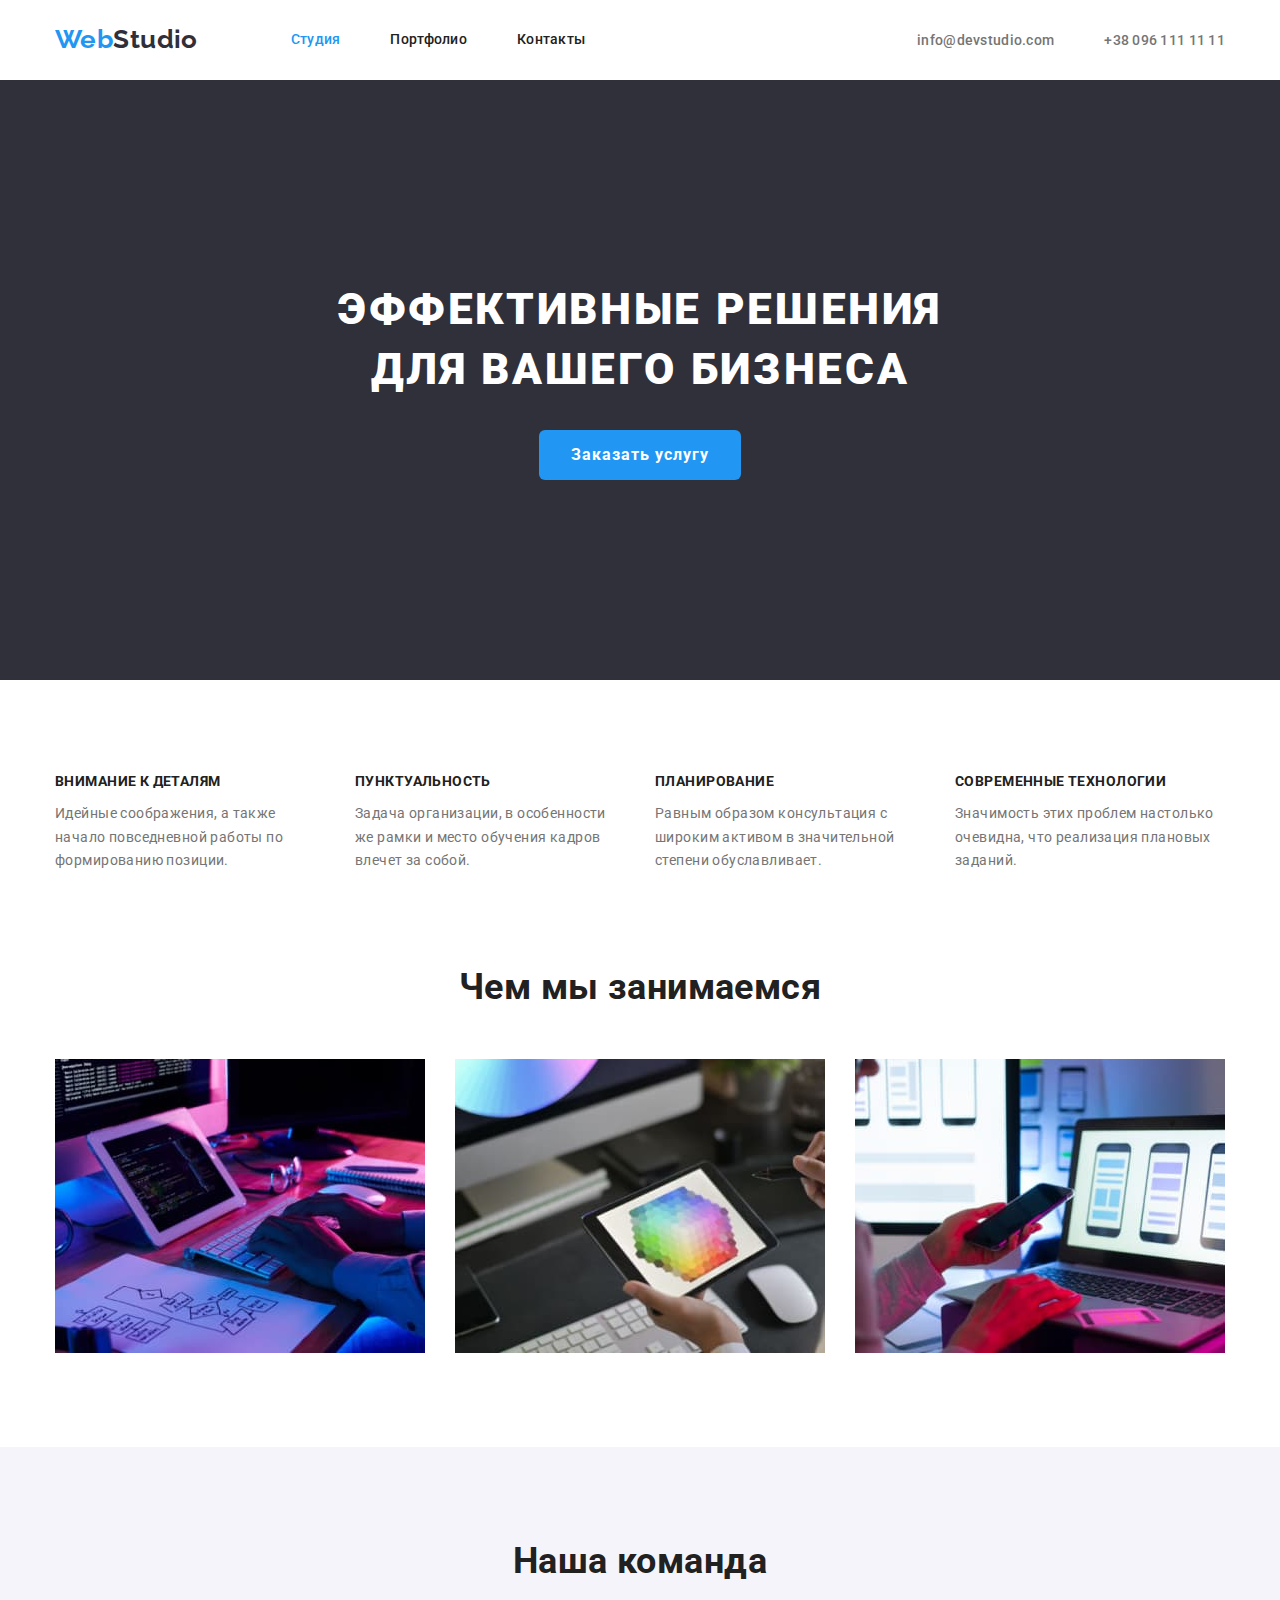
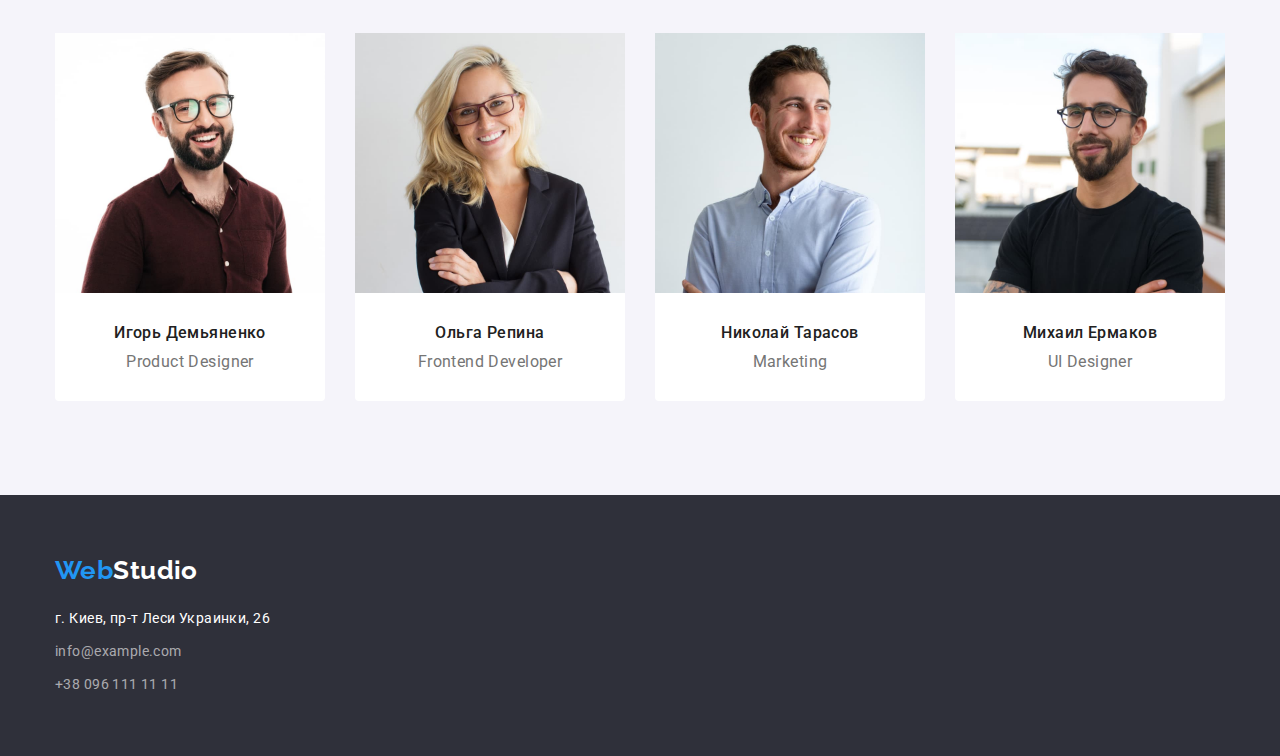
==== commit e1cb9657: "step8" ====
--- a/index.html
+++ b/index.html
@@ -14,7 +14,7 @@
 </head>
 <body>
     <header>
-        <div class="container">
+        <div class="container header-flex">
     <nav class="container-nav">  
     <a class="logo" lang="en" href=""><span class="logo-color">Web</span>Studio</a>
         <ul class="list-style-nav">
@@ -34,25 +34,25 @@
 <main>
 <section class="heading">
     <div class="container">
-        <div class="flex">
+        
         <h1 class="heading-title"> Эффективные решения для вашего бизнеса</h1>
         <button type="button" class="heading-btn">Заказать услугу</button>
-    </div>
     </div>
 </section>
 <section class="work">
     <div class="container">
+        <!--<h2> Менеджмент </h2>--> 
     <ul class="list-style-work">
-        <li><h2>Внимание к деталям </h2>
+        <li><h3>Внимание к деталям </h3>
             <p> Идейные соображения, а также начало повседневной работы по формированию позиции.</p>
         </li>
-        <li><h2>Пунктуальность</h2>
+        <li><h3>Пунктуальность</h3>
             <p>Задача организации, в особенности же рамки и место обучения кадров влечет за собой.</p>
         </li>
-        <li><h2>Планирование</h2>
+        <li><h3>Планирование</h3>
             <p>Равным образом консультация с широким активом в значительной степени обуславливает.</p>
         </li>
-        <li><h2>Современные технологии</h2>    
+        <li><h3>Современные технологии</h3>    
             <p>Значимость этих проблем настолько очевидна, что реализация плановых заданий.</p>
         </li>
     </ul>
@@ -74,32 +74,32 @@
         <div class="container">
     <ul>
         <li>
-            <div class="card-name">
+            
             <img src="./images/img1-1.jpg" alt="мужчина" width="270" height="260">
             <h3>Игорь Демьяненко</h3>
             <p>Product Designer</p>
-            </div>
+            
         </li>
         <li>
-            <div class="card-name">
+            
             <img src="./images/img1-2.jpg" alt="женщина" width="270" height="260">
             <h3>Ольга Репина</h3>
             <p>Frontend Developer</p>
-            </div>
+            
         </li>
         <li>
-            <div class="card-name">
+            
             <img src="./images/img1-3.jpg" alt="мужчина" width="270" height="260">
             <h3>Николай Тарасов</h3>
             <p>Marketing</p>
-            </div>
+            
         </li>
         <li>
-            <div class="card-name">
+            
             <img src="./images/img1-4.jpg" alt="мужчина" width="270" height="260">
             <h3>Михаил Ермаков</h3>
             <p>UI Designer</p>
-            </div>
+            
         </li>
     </ul>
 </div>
--- a/css/styles.css
+++ b/css/styles.css
@@ -10,111 +10,103 @@
     --secondary-color: #FFFFFF;
     --background-color:#2F303A;
     --background-light-color:#F5F4FA;
-    --link-color: rgba(255, 255, 255, 0.6);
-}
+    --link-color: rgba(255, 255, 255, 0.6);}
+
 body{
 font-family: 'Roboto', sans-serif;
 background:var(--secondary-color);
 letter-spacing: 0.03em;
-font-size: 14px;
-
-}
-ul {list-style: none;}
-a,ul {
-text-decoration: none;
+font-size: 14px;}
+
+ul {list-style: none;
 padding: 0;
 margin: 0;}
 
+a {text-decoration: none;}
+
+h1,h2,h3,h4,h5,h6,p{margin: 0;
+padding: 0;}
+
 /*--------Header----------*/
 .container{
-    display: flex;
-    align-items: center;
-    width: 1200px;
+width: 1200px;
 padding-left: 15px;
 padding-right: 15px;
 margin-left: auto;
-margin-right: auto;
-}
+margin-right: auto;}
+
 .logo{
-    padding-top: 24px;
-    padding-bottom: 25px;
-    margin-right: 93px;
-    font-family: 'Raleway';
-    font-weight: 700;
-    font-size: 26px;
-    line-height: 1.19;
-    color:var(--background-color)
-}
+padding-top: 24px;
+padding-bottom: 25px;
+margin-right: 93px;
+font-family: 'Raleway';
+font-weight: 700;
+font-size: 26px;
+line-height: 1.19;
+color:var(--background-color);}
+
 .logo-color{color: var(--accent-color);}
 /*-------Flex-------*/
+.header-flex{display: flex;
+    align-items: center;}
 
 .container-nav{
-    display: flex;
-    align-items: center;
-    }
+display: flex;
+align-items: center;}
+
 .list-style-nav{display: flex;
 padding: 0;
 margin: 0;}
 
-
-
 .header-item.current{color: var(--accent-color);}
 .header-item{
-    display: block;
-    margin-right: 50px;
-    padding-top: 32px;
-    padding-bottom: 32px;
-
-    font-weight: 500;
-    line-height: 1.14;
-    letter-spacing: 0.02em;
-    color:var(--title-text-color); }
+display: block;
+margin-right: 50px;
+padding-top: 32px;
+padding-bottom: 32px;
+font-weight: 500;
+line-height: 1.14;
+letter-spacing: 0.02em;
+color:var(--title-text-color); }
+
 .header-item:hover,.header-item:focus{
-        color: var(--accent-color);
-}
-/*.container-auth{display: flex;}*/
+        color: var(--accent-color);}
+
 
 .list-style-auth{display: flex;
-    margin-left: auto;
-}
+    margin-left: auto;}
+
 .mail, .tel:not(:last-child)
-    {margin-right: 50px;}
+{margin-right: 50px;}
 
 .mail,.tel{   
-    /*margin-right:50px;*/
-    align-items: center;
-    justify-content: space-around;
-    font-weight: 500;
-    line-height: 1.14;
-    letter-spacing: 0.02em;
-    color: var(--primary-text-color); }
+align-items: center;
+justify-content: space-around;
+font-weight: 500;
+letter-spacing: 0.02em;
+color: var(--primary-text-color); }
+
 .mail:hover,.mail:focus{color:var(--accent-color);}
 .tel:hover,.tel:focus{color:var(--accent-color);}
 /*-------------Heading------------*/
-.flex{display: block;
-    }
-.heading{background: var(--background-color)}
+
+.heading{background: var(--background-color);}
 .heading{
 display: flex;
 align-items: center;
 text-align: center;
 padding-top: 200px;
-padding-bottom: 200px;
-    }
+padding-bottom: 200px;}
+
 .heading-title {
-display: inline-block;
-text-align: center;
 width: 696px;
 font-weight: 900;
 font-size: 44px;
 line-height: 1.36;
-padding: 0;                           /*-----для всех заголовках и p----*/
-margin: 0;
-
+margin: 0 auto;
 letter-spacing: 0.06em;
 text-transform: uppercase;
-color:var(--secondary-color);
-}
+color:var(--secondary-color);}
 
 .heading-btn {
 margin-top: 30px;
@@ -131,40 +123,36 @@
 font-weight: 700;
 font-size: 16px;
 line-height: 1.88;
-display: flex;
-align-items: center;
-text-align: center;
 letter-spacing: 0.06em;
-color:var(--secondary-color);
-} 
+color:var(--secondary-color);}
+
 /*-----------Work-------------*/
 
 .list-style-work{
-    display: flex;
-    padding-top: 94px;
-    padding-bottom: 94px;
-}
+display: flex;
+padding-top: 94px;
+padding-bottom: 94px;}
+
 .list-style-work li:not(:last-child)
 {margin-right: 30px;}
-  .work h2 {
-    margin: 0;
-    padding: 0;
-    font-weight: 700;
-    line-height: 1.14;
-    font-size: 14px;
-    text-transform: uppercase;
-    color:var(--title-text-color);
-  } 
-    .work p{
-    margin: 0;
-    padding: 0;
-    margin-top: 12px;
-    Width:270px;
-    line-height: 1.71;
-    color:var(--primary-text-color);
-  }
+
+.work h3 {
+font-weight: 700;
+line-height: 1.14;
+font-size: 14px;
+text-transform: uppercase;
+color:var(--title-text-color);} 
+
+.work p{
+margin-top: 12px;
+Width:270px;
+line-height: 1.71;
+color:var(--primary-text-color);}
+
 /*------------About----------*/
-.about{padding-top: 0;}
+.about{padding-top: 0;
+padding-bottom: 94px;}
+
 .about ul{
 margin-top: 50px;
 display: flex;
@@ -172,13 +160,15 @@
 height: auto;}
 .about li:not(:last-child)
 {margin-right: 30px;}
+
 .about-title{
 margin: 0;
 font-weight: 700;
 font-size: 36px;
 line-height: 1.16;
 text-align: center;
-color:var(--title-text-color)}
+color:var(--title-text-color);}
+
 .list-style img{display: block;
 max-width: 100%;
 height: auto;}
@@ -186,119 +176,98 @@
 .team ul{display:flex;}
 .team li:not(:last-child)
 {margin-right: 30px;}
+
 .team {
     padding-top: 94px;
     padding-bottom: 94px;
-background: var(--background-light-color);
-}
+background: var(--background-light-color);}
+
 .team h2{
-    margin: 0;
-    padding: 0;
-    margin-bottom: 50px;
+margin-bottom: 50px;
 font-weight: 700;
 font-size: 36px;
 line-height: 1.16;
 text-align: center;
-color:var(--title-text-color);
-}
+color:var(--title-text-color);}
+
 .team h3{
-    margin: 0;
-    padding: 0;
 margin-top: 30px;
 margin-bottom: 10px;
 font-weight: 500;
 font-size: 16px;
 line-height: 1.19;
 text-align: center;
-color:var(--title-text-color);
-}
+color:var(--title-text-color);}
+
 .team p{
-    margin: 0;
-    padding: 0;
-    padding-bottom: 30px;
+margin-bottom: 30px;
 font-size: 16px;
 line-height: 19px;
 text-align: center;
-color:var(--primary-text-color);
-}
-
-.card-name{background-color: var(--secondary-color);
-    border-radius: 0px;}
-.card-name img{
-    display: block;
-    max-width: 100%;
-    height: auto;
-}
+color:var(--primary-text-color);}
+
+.team li{background-color: var(--secondary-color);
+border-radius: 0px 0px 4px 4px;}
+
+.team img{
+display: block;
+max-width: 100%;
+height: auto;}
+
 /*-----------Footer---------*/
 .logo-button{
-    font-family: 'Raleway';
-    font-weight: 700;
-    font-size: 26px;
-    line-height: 31px;
-    color:var(--secondary-color)
-}
+font-family: 'Raleway';
+font-weight: 700;
+font-size: 26px;
+line-height: 31px;
+color:var(--secondary-color);}
+
 .logo-button-color{color: var(--accent-color);}
+
 .address{background: var(--background-color);
 padding-top: 60px;
-padding-bottom: 60px;
-}
+padding-bottom: 60px;}
+
 .address-item-text{
 font-style: normal;
 font-weight: 400;
 font-size: 14px;
 line-height: 24px;
-color:var(--secondary-color)}
+color:var(--secondary-color);}
+
 .address-mail-text{
 font-style: normal;
 font-weight: 400;
 font-size: 14px;
 line-height: 24px;
 color: var(--link-color);}
+
 .address-tel-text{
 font-style: normal;
 font-weight: 400;
 font-size: 14px;
 line-height: 24px;    
 color: var(--link-color);}
+
 .address-item, .address-mail{
-    margin-bottom: 9px;
-} 
+    margin-bottom: 9px;} 
+
 .address-item{margin-top: 20px;}
 
     /*-------------Portfolio---------*/
-    /*.portfolio{
-        width: 1200px;
-        padding-left: 15px;
-        padding-right: 15px;
-        margin-left: auto;
-        margin-right: auto;
-    }
-    /*------------Menu----------*/
-/*.container
-{ border-bottom-style:outset;
-border-width: 1px;
-border-color: #ECECEC;}*/
-
-/*.container-meny{
-    text-align: center;*/
-.portfolio header{border: 1px solid #ECECEC;}    
-   .menu{
-    padding-top: 94px;
-    padding-bottom: 94px;
-   }
-  /* .flex-menu{display: inline-block;
-text-align: center;
-align-items: center;
-flex-direction:column;}*/
+.portfolio header{border-bottom: 1px solid #ECECEC;}    
+.menu{
+padding-top: 94px;
+padding-bottom: 94px;}
 
 .menu-button{
 display: flex;
 justify-content: center;
-margin-bottom: 50px;
-}
+margin-bottom: 50px;}
 
 .menu-button li:not(:last-child)
 {margin-right: 8px;}
+
 .menu-btn{  
 display: inline-block; 
 border-radius: 6px;
@@ -312,47 +281,44 @@
 font-weight: 500;
 font-size: 16px;
 line-height: 1.6;
-color:var(--title-text-color);
-}  
+color:var(--title-text-color);}  
+
 .menu-btn:hover, .menu-btn:focus{
-    background: var(--accent-color);
-    color: var(--secondary-color);
-}
+background: var(--accent-color);
+color: var(--secondary-color);}
 
 .card{
 padding: 20px 24px 20px 24px;
 background-color: var(--secondary-color);
 border-left:1px  solid;
 border-right:1px solid ;
-border-top:1px solid ;
 border-bottom:1px solid ;
-border: #EEEEEE;
-
-    }
+border-color: #ECECEC;}
+ 
+.flex-container img{
+display: block;
+max-width: 100%;
+height: auto;}
     
-    .flex-container{
-    list-style: none;
-    display: flex;
-    flex-wrap: wrap;
-    margin-right: -30px;
-    margin-bottom: -30px;
-   }
+.flex-container{
+list-style: none;
+display: flex;
+flex-wrap: wrap;
+margin-right: -30px;}
 
 .flex-container h2{
-margin: 0;
+width: 322px;
 font-weight: 700;
 font-size: 18px;
 line-height:2;
 letter-spacing: 0.06em;
-color:var(--title-text-color);    
-}
+color:var(--title-text-color);}
+
 .flex-container p{
-margin: 0;
 margin-top: 4px;
 font-size: 16px;
 line-height: 1.88;
-color:var(--primary-text-color)
-}
+color:var(--primary-text-color);}
 
 .flex-element{
 flex-basis: calc(100% / 3 - 60px);
